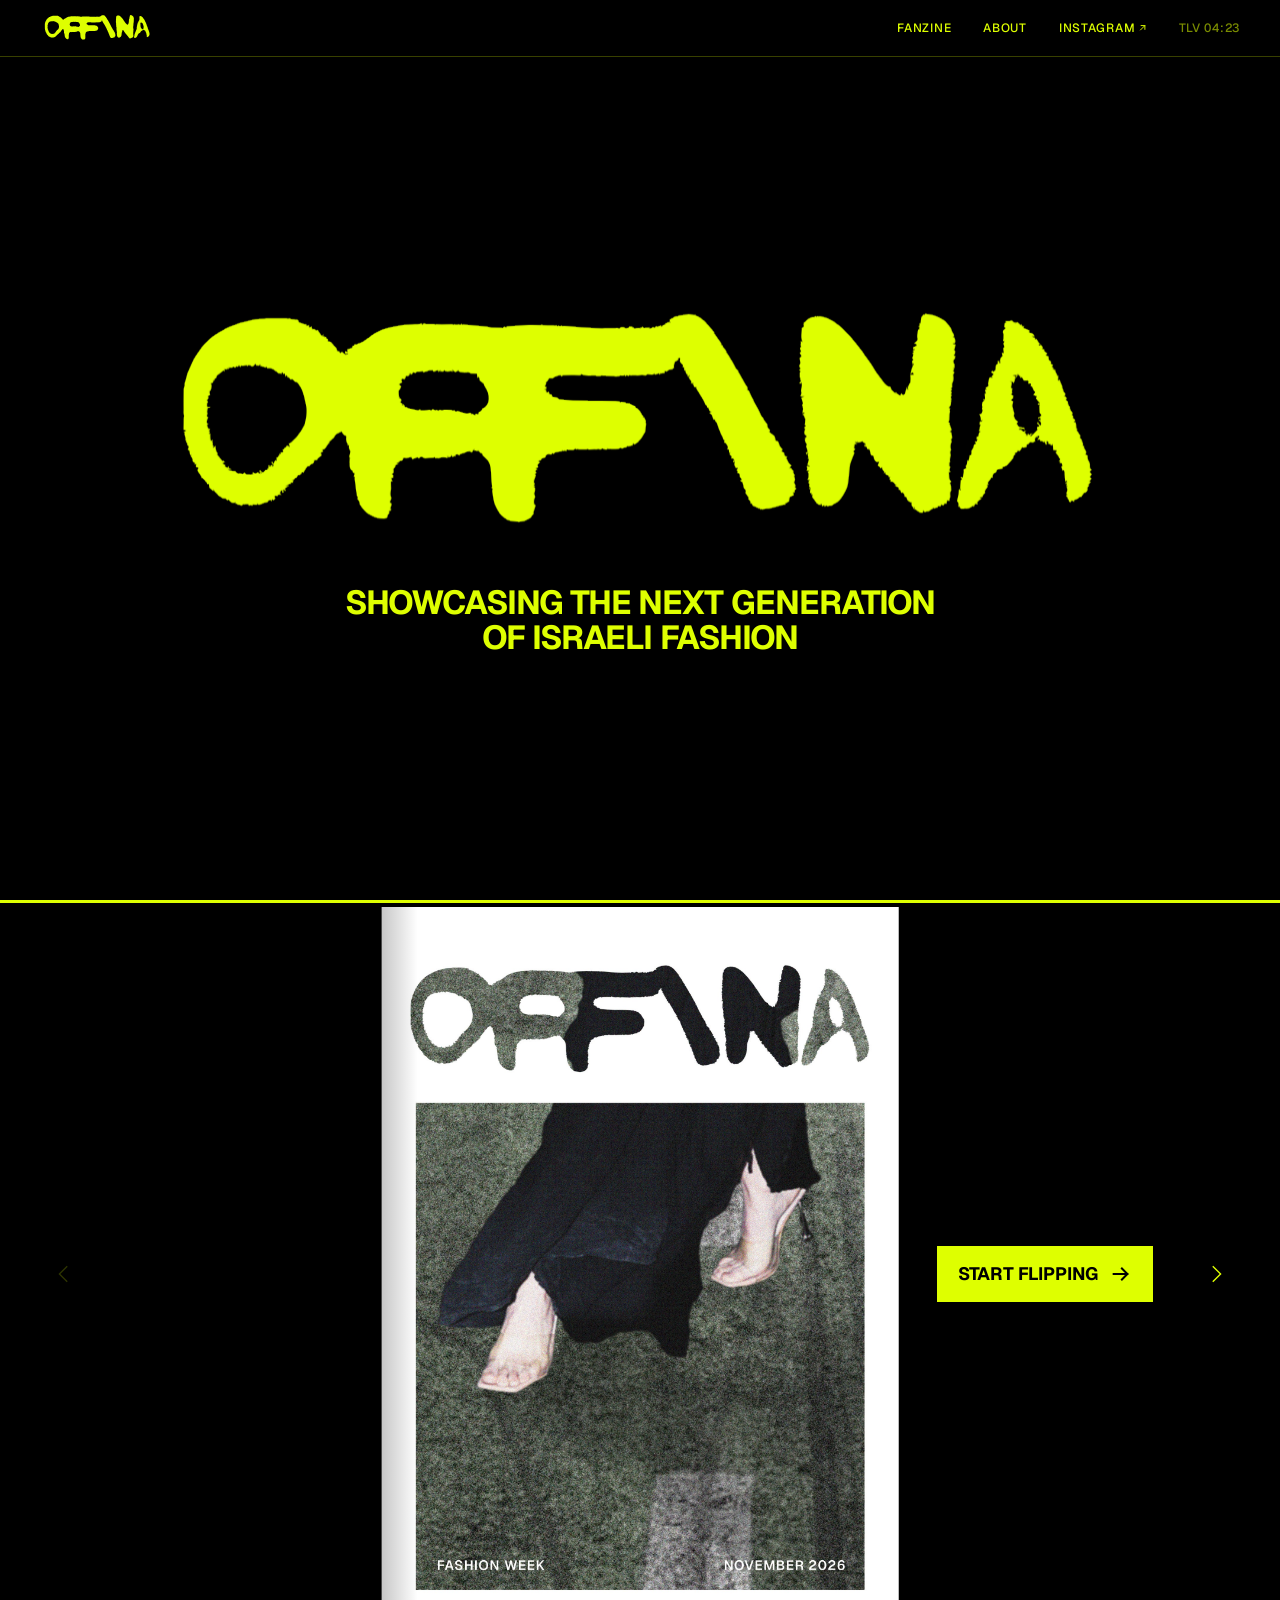
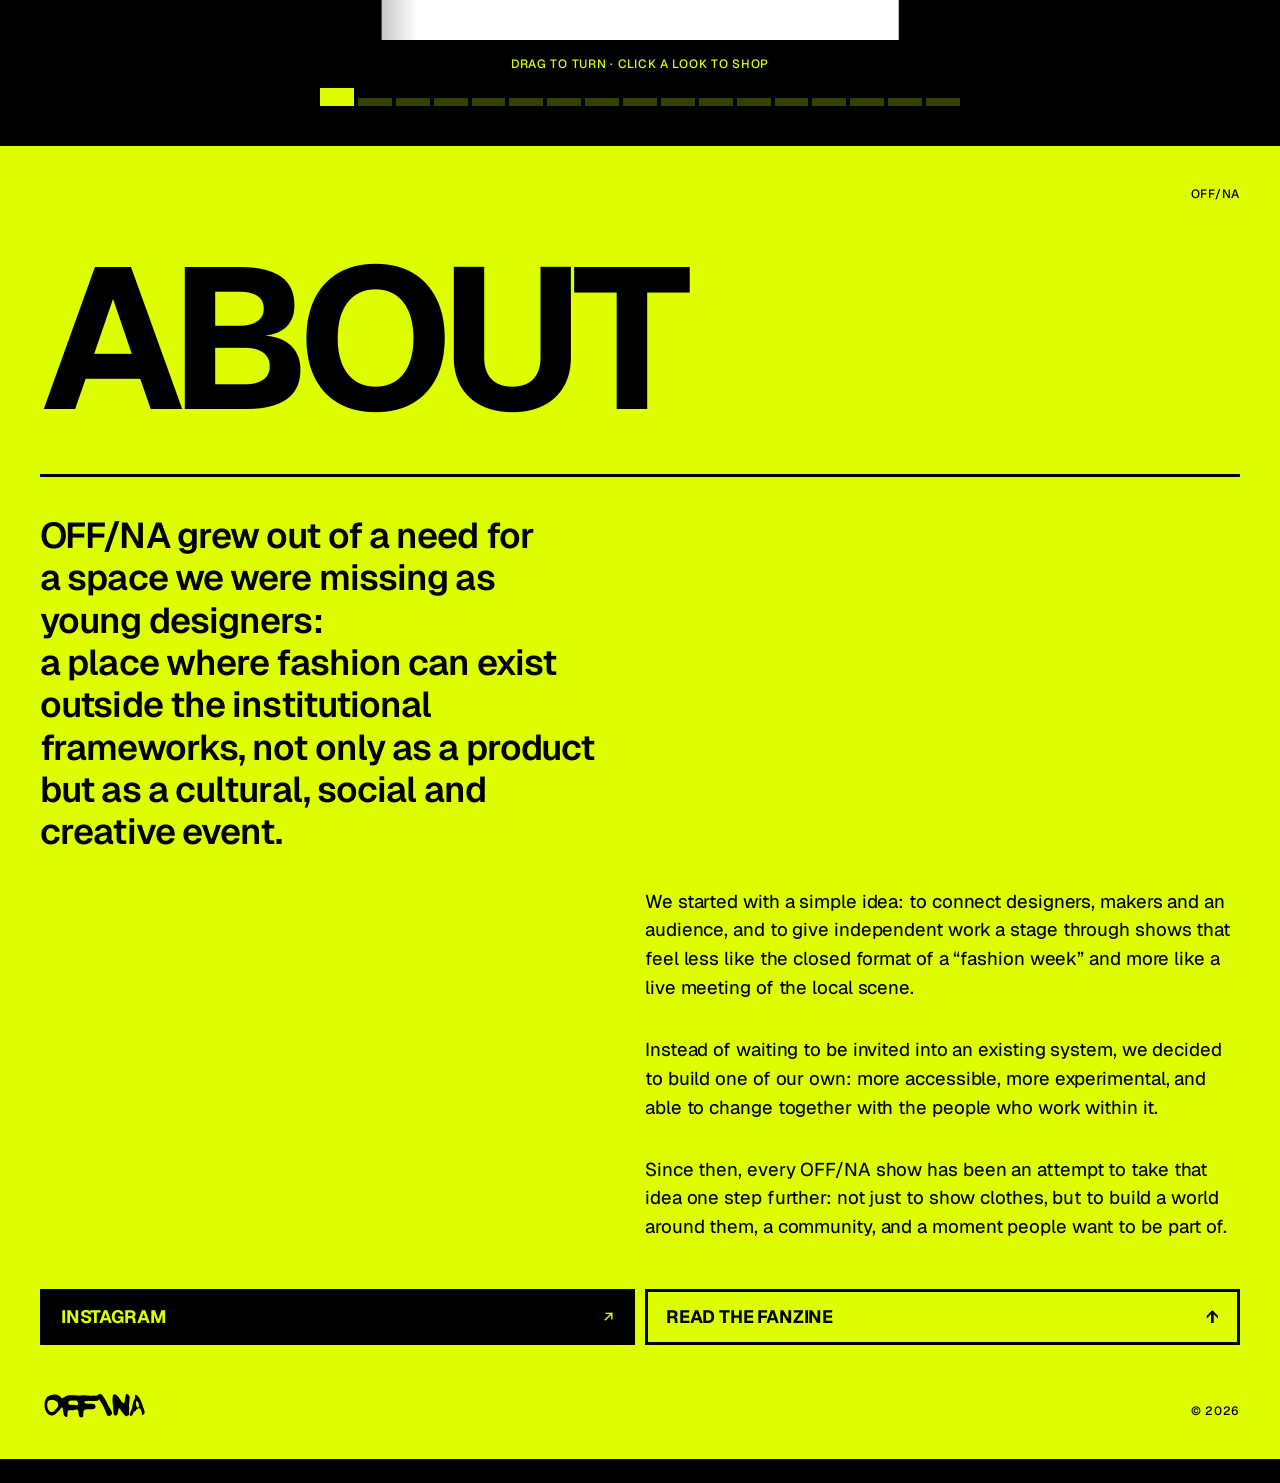
==== club/index.html @ 48a49adc "Launch: NFC link /club/ opens the home page; Members Club moves to /members/ Co-Authored-By: Claude " ====
<!doctype html>
<html lang="en">
<head>
  <meta charset="utf-8">
  <meta name="viewport" content="width=device-width, initial-scale=1">
  <meta name="robots" content="noindex">
  <title>OFF/NA</title>
  <!-- The NFC cards point here (offnaweek.com/club/). They now open the home page with the fanzine.
       The Members Club page itself lives on at /members/. -->
  <meta http-equiv="refresh" content="0; url=/">
  <script>location.replace("/" + location.hash);</script>
  <style>body { background: #000; }</style>
</head>
<body></body>
</html>
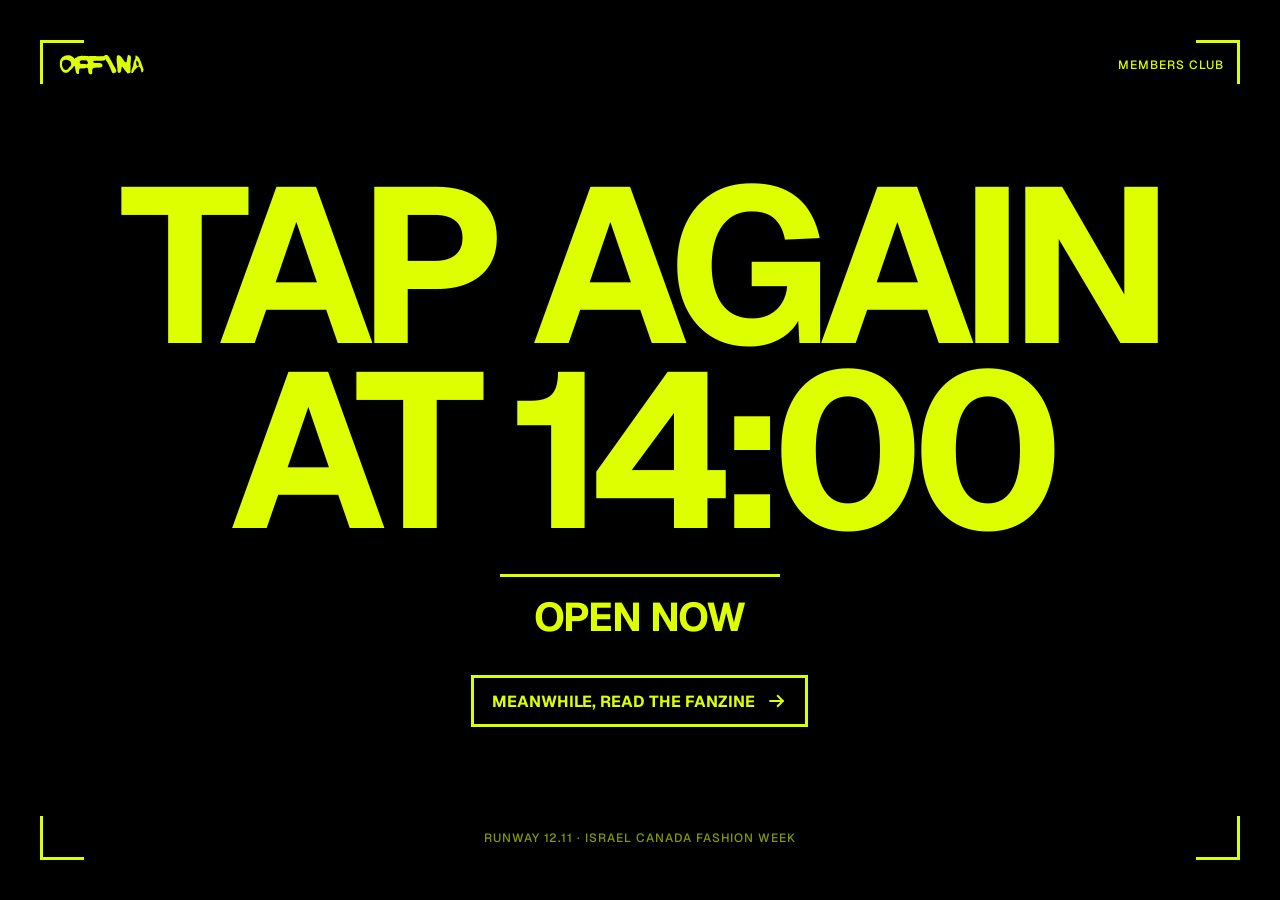
==== commit b7711db7: "/club/: temporary 'Tap again at 14:00' page Co-Authored-By: Claude Opus 5.5 <noreply@anthropic.com> " ====
--- a/club/index.html
+++ b/club/index.html
@@ -2,14 +2,84 @@
 <html lang="en">
 <head>
   <meta charset="utf-8">
-  <meta name="viewport" content="width=device-width, initial-scale=1">
+  <meta name="viewport" content="width=device-width, initial-scale=1, viewport-fit=cover">
   <meta name="robots" content="noindex">
-  <title>OFF/NA</title>
-  <!-- The NFC cards point here (offnaweek.com/club/). They now open the home page with the fanzine.
-       The Members Club page itself lives on at /members/. -->
-  <meta http-equiv="refresh" content="0; url=/">
-  <script>location.replace("/" + location.hash);</script>
-  <style>body { background: #000; }</style>
+  <meta name="theme-color" content="#000000">
+  <title>OFF/NA — Tap again at 14:00</title>
+  <!-- TEMPORARY (12.11, until 14:00): the NFC cards point here. At 14:00 the Members Club page comes back. -->
+  <link rel="preconnect" href="https://fonts.googleapis.com">
+  <link rel="preconnect" href="https://fonts.gstatic.com" crossorigin>
+  <link href="https://fonts.googleapis.com/css2?family=Geist:wght@500;700&display=swap" rel="stylesheet">
+  <style>
+    :root { --volt: #deff00; --ink: #000; --gutter: clamp(16px, 4vw, 40px); --rule: 3px; }
+    * { box-sizing: border-box; margin: 0; padding: 0; }
+    html, body { height: 100%; }
+    body {
+      background: var(--ink);
+      color: var(--volt);
+      font-family: "Geist", "Helvetica Neue", Arial, sans-serif;
+      font-weight: 500;
+      -webkit-font-smoothing: antialiased;
+    }
+    .finder { position: relative; min-height: 100svh; display: grid; place-items: center; padding: calc(var(--gutter) * 2.4) var(--gutter); }
+    .corner { position: absolute; width: 44px; height: 44px; border: 0 solid var(--volt); }
+    .tl { top: var(--gutter); left: var(--gutter); border-top-width: var(--rule); border-left-width: var(--rule); }
+    .tr { top: var(--gutter); right: var(--gutter); border-top-width: var(--rule); border-right-width: var(--rule); }
+    .bl { bottom: var(--gutter); left: var(--gutter); border-bottom-width: var(--rule); border-left-width: var(--rule); }
+    .br { bottom: var(--gutter); right: var(--gutter); border-bottom-width: var(--rule); border-right-width: var(--rule); }
+    .label { font-size: 12px; letter-spacing: 0.08em; text-transform: uppercase; }
+    .top { position: absolute; top: calc(var(--gutter) + 14px); left: calc(var(--gutter) + 16px); right: calc(var(--gutter) + 16px); display: flex; justify-content: space-between; align-items: center; }
+    .logo { display: block; width: 92px; line-height: 0; color: inherit; }
+    .logo svg { width: 100%; height: auto; display: block; }
+    .logo:not(:has(svg)) { color: transparent; }
+    main { text-align: center; display: grid; gap: clamp(18px, 4vw, 32px); justify-items: center; }
+    h1 { font-weight: 700; font-size: clamp(64px, 19vw, 220px); line-height: 0.84; letter-spacing: -0.06em; text-transform: uppercase; }
+    .count { font-variant-numeric: tabular-nums; font-weight: 700; font-size: clamp(22px, 5vw, 40px); letter-spacing: -0.02em; border-top: var(--rule) solid var(--volt); padding-top: 14px; min-width: 10ch; }
+    .btn {
+      display: inline-flex; align-items: center; gap: 12px; min-height: 52px; padding: 0 18px;
+      border: var(--rule) solid var(--volt); color: var(--volt); text-decoration: none;
+      font-weight: 700; font-size: 16px; text-transform: uppercase;
+    }
+    .btn:hover, .btn:focus-visible { background: var(--volt); color: var(--ink); outline: none; }
+    .btn svg { width: 20px; height: 20px; }
+    .bottom { position: absolute; bottom: calc(var(--gutter) + 14px); left: 0; right: 0; text-align: center; opacity: 0.6; }
+  </style>
 </head>
-<body></body>
+<body>
+  <div class="finder">
+    <span class="corner tl"></span><span class="corner tr"></span><span class="corner bl"></span><span class="corner br"></span>
+    <div class="top label">
+      <span class="logo" data-logo aria-label="OFF/NA">OFF/NA</span>
+      <span>Members Club</span>
+    </div>
+    <main>
+      <h1>Tap again<br>at 14:00</h1>
+      <p class="count label" id="count" aria-live="polite">Opens at 14:00</p>
+      <a class="btn" href="/">Meanwhile, read the fanzine <svg viewBox="0 0 24 24" aria-hidden="true"><path d="M4 12h15M13 6l6 6-6 6" fill="none" stroke="currentColor" stroke-width="2.4" stroke-linecap="square"/></svg></a>
+    </main>
+    <p class="bottom label">Runway 12.11 · Israel Canada Fashion Week</p>
+  </div>
+  <script>
+    fetch("/assets/logo.svg").then((r) => r.text()).then((svg) => {
+      document.querySelectorAll("[data-logo]").forEach((el) => (el.innerHTML = svg));
+    }).catch(() => {});
+
+    // countdown to 14:00 Tel Aviv time; at 14:00 the page reloads (the club page will be back)
+    const el = document.getElementById("count");
+    const target = Date.parse("2026-11-12T14:00:00+02:00");
+    const pad = (n) => String(n).padStart(2, "0");
+    function tick() {
+      const ms = target - Date.now();
+      if (ms <= 0) {
+        el.textContent = "Open now";
+        setTimeout(() => location.reload(), 60000);   // give the switch a minute to go live
+        return;
+      }
+      const s = Math.floor(ms / 1000);
+      el.textContent = `${pad(Math.floor(s / 3600))}:${pad(Math.floor((s % 3600) / 60))}:${pad(s % 60)}`;
+      setTimeout(tick, 1000);
+    }
+    tick();
+  </script>
+</body>
 </html>
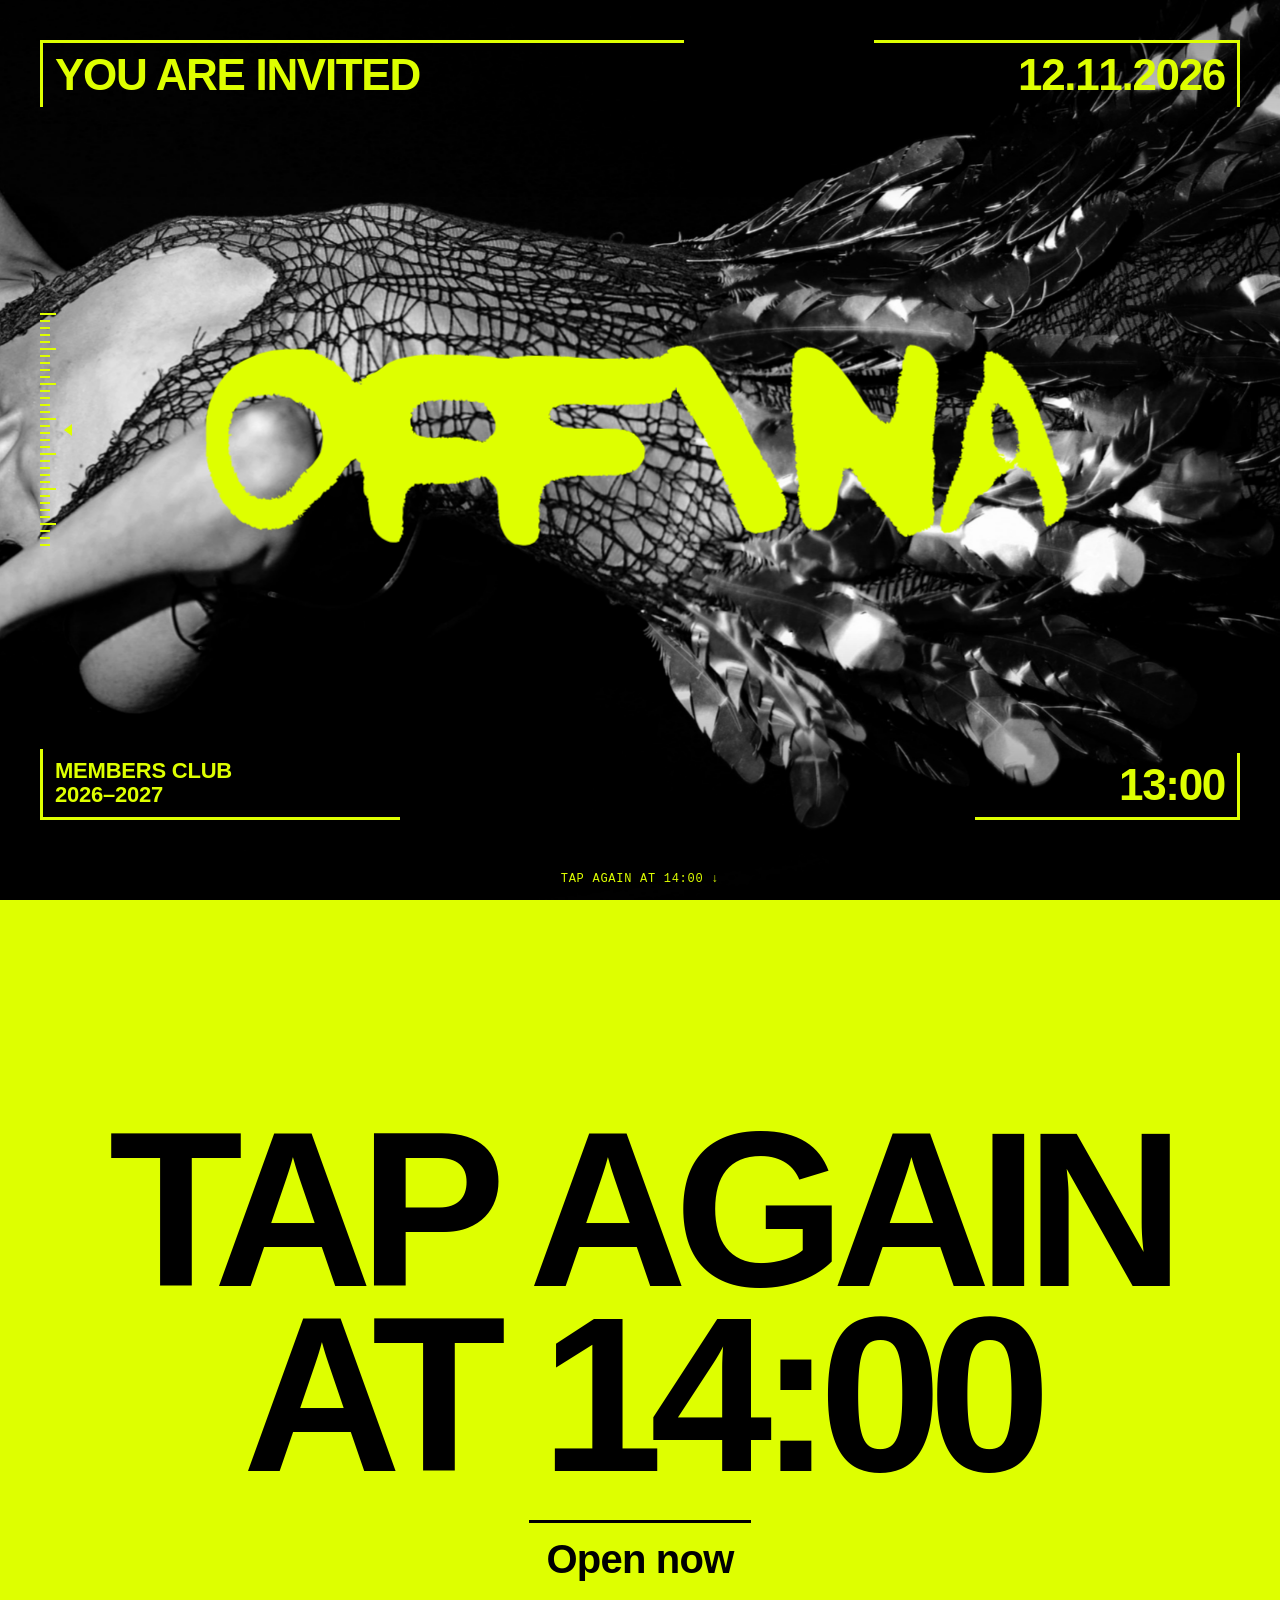
==== commit aa91824c: "/club/: temp page = club viewfinder + 'Tap again at 14:00' (no fanzine link) Co-Authored-By: Claude " ====
--- a/club/index.html
+++ b/club/index.html
@@ -3,83 +3,69 @@
 <head>
   <meta charset="utf-8">
   <meta name="viewport" content="width=device-width, initial-scale=1, viewport-fit=cover">
+  <meta http-equiv="Cache-Control" content="no-cache">
+  <meta name="theme-color" content="#000000">
   <meta name="robots" content="noindex">
-  <meta name="theme-color" content="#000000">
   <title>OFF/NA — Tap again at 14:00</title>
-  <!-- TEMPORARY (12.11, until 14:00): the NFC cards point here. At 14:00 the Members Club page comes back. -->
+  <!-- TEMPORARY (12.11, until 14:00). At 14:00 the Members Club page comes back. -->
+  <link rel="icon" href="../assets/logo.svg" type="image/svg+xml">
   <link rel="preconnect" href="https://fonts.googleapis.com">
   <link rel="preconnect" href="https://fonts.gstatic.com" crossorigin>
-  <link href="https://fonts.googleapis.com/css2?family=Geist:wght@500;700&display=swap" rel="stylesheet">
-  <style>
-    :root { --volt: #deff00; --ink: #000; --gutter: clamp(16px, 4vw, 40px); --rule: 3px; }
-    * { box-sizing: border-box; margin: 0; padding: 0; }
-    html, body { height: 100%; }
-    body {
-      background: var(--ink);
-      color: var(--volt);
-      font-family: "Geist", "Helvetica Neue", Arial, sans-serif;
-      font-weight: 500;
-      -webkit-font-smoothing: antialiased;
-    }
-    .finder { position: relative; min-height: 100svh; display: grid; place-items: center; padding: calc(var(--gutter) * 2.4) var(--gutter); }
-    .corner { position: absolute; width: 44px; height: 44px; border: 0 solid var(--volt); }
-    .tl { top: var(--gutter); left: var(--gutter); border-top-width: var(--rule); border-left-width: var(--rule); }
-    .tr { top: var(--gutter); right: var(--gutter); border-top-width: var(--rule); border-right-width: var(--rule); }
-    .bl { bottom: var(--gutter); left: var(--gutter); border-bottom-width: var(--rule); border-left-width: var(--rule); }
-    .br { bottom: var(--gutter); right: var(--gutter); border-bottom-width: var(--rule); border-right-width: var(--rule); }
-    .label { font-size: 12px; letter-spacing: 0.08em; text-transform: uppercase; }
-    .top { position: absolute; top: calc(var(--gutter) + 14px); left: calc(var(--gutter) + 16px); right: calc(var(--gutter) + 16px); display: flex; justify-content: space-between; align-items: center; }
-    .logo { display: block; width: 92px; line-height: 0; color: inherit; }
-    .logo svg { width: 100%; height: auto; display: block; }
-    .logo:not(:has(svg)) { color: transparent; }
-    main { text-align: center; display: grid; gap: clamp(18px, 4vw, 32px); justify-items: center; }
-    h1 { font-weight: 700; font-size: clamp(64px, 19vw, 220px); line-height: 0.84; letter-spacing: -0.06em; text-transform: uppercase; }
-    .count { font-variant-numeric: tabular-nums; font-weight: 700; font-size: clamp(22px, 5vw, 40px); letter-spacing: -0.02em; border-top: var(--rule) solid var(--volt); padding-top: 14px; min-width: 10ch; }
-    .btn {
-      display: inline-flex; align-items: center; gap: 12px; min-height: 52px; padding: 0 18px;
-      border: var(--rule) solid var(--volt); color: var(--volt); text-decoration: none;
-      font-weight: 700; font-size: 16px; text-transform: uppercase;
-    }
-    .btn:hover, .btn:focus-visible { background: var(--volt); color: var(--ink); outline: none; }
-    .btn svg { width: 20px; height: 20px; }
-    .bottom { position: absolute; bottom: calc(var(--gutter) + 14px); left: 0; right: 0; text-align: center; opacity: 0.6; }
-  </style>
+  <link href="https://fonts.googleapis.com/css2?family=Inter+Tight:wght@600;700&family=JetBrains+Mono:wght@400;500&display=swap" rel="stylesheet">
+  <link rel="stylesheet" href="club.css?v=3">
 </head>
+<style>
+  .tap { min-height: 100svh; background: var(--volt); color: var(--ink); display: grid; place-items: center; text-align: center;
+         padding: var(--gutter); padding-bottom: calc(var(--gutter) + env(safe-area-inset-bottom)); }
+  .tap__in { display: grid; gap: clamp(18px, 4vw, 32px); justify-items: center; }
+  .tap h1 { font-weight: 700; font-size: clamp(64px, 19vw, 220px); line-height: 0.84; letter-spacing: -0.06em; text-transform: uppercase; }
+  .tap__count { font-family: var(--grotesk); font-variant-numeric: tabular-nums; font-weight: 700; font-size: clamp(22px, 5vw, 40px);
+                letter-spacing: -0.02em; border-top: var(--rule) solid var(--ink); padding-top: 14px; min-width: 10ch; }
+  .stub { display: none !important; }
+</style>
 <body>
-  <div class="finder">
-    <span class="corner tl"></span><span class="corner tr"></span><span class="corner bl"></span><span class="corner br"></span>
-    <div class="top label">
-      <span class="logo" data-logo aria-label="OFF/NA">OFF/NA</span>
-      <span>Members Club</span>
+  <section class="finder" id="top">
+    <img class="finder__img" id="d-image" alt="">
+    <div class="finder__logo logo" data-logo aria-hidden="true"></div>
+    <div class="frame">
+      <p class="corner tl" id="d-kicker"></p>
+      <p class="corner tr" id="d-date"></p>
+      <p class="corner bl">Members Club<br>2026–2027</p>
+      <p class="corner br" id="d-time"></p>
+      <div class="scale" aria-hidden="true"></div>
     </div>
-    <main>
+    <a class="scroll-cue" href="#tap">Drop <span id="d-num"></span> ↓</a>
+  </section>
+
+  <section class="tap" id="tap">
+    <div class="tap__in">
       <h1>Tap again<br>at 14:00</h1>
-      <p class="count label" id="count" aria-live="polite">Opens at 14:00</p>
-      <a class="btn" href="/">Meanwhile, read the fanzine <svg viewBox="0 0 24 24" aria-hidden="true"><path d="M4 12h15M13 6l6 6-6 6" fill="none" stroke="currentColor" stroke-width="2.4" stroke-linecap="square"/></svg></a>
-    </main>
-    <p class="bottom label">Runway 12.11 · Israel Canada Fashion Week</p>
+      <p class="tap__count" id="count" aria-live="polite">Opens at 14:00</p>
+    </div>
+  </section>
+
+  <!-- stubs that club.js fills; hidden on this temporary page -->
+  <div class="stub" aria-hidden="true">
+    <span data-num></span><p id="d-countdown"></p><h2 id="d-title"></h2>
+    <dl><div id="f-date"><dt></dt><dd></dd></div><div id="f-time"><dt></dt><dd></dd></div><div id="f-place"><dt></dt><dd></dd></div></dl>
+    <p id="d-text"></p><nav id="d-links"></nav>
   </div>
-  <script>
-    fetch("/assets/logo.svg").then((r) => r.text()).then((svg) => {
-      document.querySelectorAll("[data-logo]").forEach((el) => (el.innerHTML = svg));
-    }).catch(() => {});
 
-    // countdown to 14:00 Tel Aviv time; at 14:00 the page reloads (the club page will be back)
-    const el = document.getElementById("count");
-    const target = Date.parse("2026-11-12T14:00:00+02:00");
-    const pad = (n) => String(n).padStart(2, "0");
-    function tick() {
-      const ms = target - Date.now();
-      if (ms <= 0) {
-        el.textContent = "Open now";
-        setTimeout(() => location.reload(), 60000);   // give the switch a minute to go live
-        return;
-      }
-      const s = Math.floor(ms / 1000);
-      el.textContent = `${pad(Math.floor(s / 3600))}:${pad(Math.floor((s % 3600) / 60))}:${pad(s % 60)}`;
-      setTimeout(tick, 1000);
-    }
-    tick();
+  <script src="drop.js?v=3"></script>
+  <script src="club.js?v=5"></script>
+<script>
+    (function () {
+      var cue = document.querySelector(".scroll-cue"); if (cue) cue.innerHTML = "Tap again at 14:00 ↓";
+      var el = document.getElementById("count"), target = Date.parse("2026-11-12T14:00:00+02:00");
+      var pad = function (n) { return String(n).padStart(2, "0"); };
+      (function tick() {
+        var ms = target - Date.now();
+        if (ms <= 0) { el.textContent = "Open now"; setTimeout(function () { location.reload(); }, 60000); return; }
+        var s = Math.floor(ms / 1000);
+        el.textContent = pad(Math.floor(s / 3600)) + ":" + pad(Math.floor(s % 3600 / 60)) + ":" + pad(s % 60);
+        setTimeout(tick, 1000);
+      })();
+    })();
   </script>
 </body>
 </html>
--- a/club/club.css
+++ b/club/club.css
@@ -0,0 +1,250 @@
+:root {
+  --volt: #deff00;          /* sampled from the printed card */
+  --ink: #000;
+  --paper: #efece6;
+  --grotesk: "Inter Tight", "Helvetica Neue", Arial, sans-serif;
+  --mono: "JetBrains Mono", ui-monospace, monospace;
+  --gutter: clamp(16px, 4vw, 40px);
+  --rule: 3px;
+}
+
+* { box-sizing: border-box; margin: 0; padding: 0; }
+
+html { scroll-behavior: smooth; }
+
+body {
+  background: var(--ink);
+  color: var(--volt);
+  font-family: var(--grotesk);
+  -webkit-font-smoothing: antialiased;
+}
+
+/* ── shared ─────────────────────────────────────────── */
+
+.logo { display: inline-block; line-height: 0; }
+.logo svg { width: 100%; height: auto; display: block; }
+
+.label {
+  font-family: var(--mono);
+  font-size: 12px;
+  letter-spacing: 0.06em;
+  text-transform: uppercase;
+}
+
+[hidden] { display: none !important; }
+
+.arrow { width: 0.62em; height: 0.62em; display: inline-block; vertical-align: 0.02em; }
+
+/* ── screen 1: viewfinder ───────────────────────────── */
+
+.finder {
+  position: relative;
+  height: 100svh;
+  min-height: 520px;
+  overflow: hidden;
+  color: var(--volt);
+}
+
+.finder__img {
+  position: absolute;
+  inset: 0;
+  width: 100%;
+  height: 100%;
+  object-fit: cover;
+  object-position: 50% 52%;
+  filter: grayscale(1) contrast(1.05);
+  animation: focus 1.6s cubic-bezier(.2,.7,.2,1) forwards;
+}
+
+/* the camera "finds focus" when the card is tapped */
+@keyframes focus {
+  0%   { filter: grayscale(1) blur(14px) brightness(.6); scale: 1.14; }
+  100% { filter: grayscale(1) blur(0) brightness(1);     scale: 1.02; }
+}
+
+/* phones: the photo sits as a band across the middle, like the card;
+   its black background melts into the page */
+@media (orientation: portrait) {
+  .finder__img { top: 50%; height: auto; aspect-ratio: 1699 / 1800; translate: 0 -50%; }
+}
+
+/* the big logo across the photo, as on the card front */
+.finder__logo {
+  position: absolute;
+  z-index: 1;
+  left: 50%;
+  top: 50%;
+  width: min(74vw, 1100px);
+  translate: -50% -50%;
+  color: var(--volt);
+  opacity: 0;
+  animation: logo-in .5s 1.1s ease-out forwards;
+}
+@keyframes logo-in { to { opacity: 1; } }
+
+.finder::after {
+  content: "";
+  position: absolute;
+  inset: 0;
+  pointer-events: none;
+  background: linear-gradient(to bottom, rgba(0,0,0,.45), transparent 22%, transparent 70%, rgba(0,0,0,.6));
+}
+
+.frame {
+  position: absolute;
+  z-index: 1;
+  inset: calc(var(--gutter) + env(safe-area-inset-top)) var(--gutter) calc(var(--gutter) + 40px + env(safe-area-inset-bottom));
+}
+
+.corner {
+  position: absolute;
+  font-weight: 700;
+  font-size: clamp(20px, 5.4vw, 44px);
+  line-height: 1;
+  letter-spacing: -0.03em;
+  text-transform: uppercase;
+  padding: 10px 12px;
+  border-color: var(--volt);
+  border-style: solid;
+  border-width: 0;
+}
+
+.tl { top: 0; left: 0; border-top-width: var(--rule); border-left-width: var(--rule); padding-right: 22%; }
+.tr { top: 0; right: 0; border-top-width: var(--rule); border-right-width: var(--rule); padding-left: 12%; text-align: right; }
+.bl { bottom: 0; left: 0; border-bottom-width: var(--rule); border-left-width: var(--rule); padding-right: 14%; }
+.br { bottom: 0; right: 0; border-bottom-width: var(--rule); border-right-width: var(--rule); padding-left: 12%; text-align: right; }
+
+.bl { font-size: clamp(14px, 3.4vw, 22px); letter-spacing: -0.01em; line-height: 1.1; }
+
+/* left focus scale with ticks */
+.scale {
+  position: absolute;
+  left: 0;
+  top: 50%;
+  width: 16px;
+  height: 30%;
+  transform: translateY(-50%);
+  background:
+    repeating-linear-gradient(to bottom, var(--volt) 0 2px, transparent 2px 7px) left / 10px 100% no-repeat,
+    repeating-linear-gradient(to bottom, var(--volt) 0 2px, transparent 2px 35px) left / 16px 100% no-repeat;
+}
+.scale::after {
+  content: "";
+  position: absolute;
+  left: 24px;
+  top: 50%;
+  border: 6px solid transparent;
+  border-right: 8px solid var(--volt);
+  border-left: 0;
+  transform: translateY(-50%);
+  animation: hunt 1.6s cubic-bezier(.2,.7,.2,1) forwards;
+}
+@keyframes hunt {
+  0%   { top: 10%; }
+  55%  { top: 70%; }
+  100% { top: 50%; }
+}
+
+.scroll-cue {
+  position: absolute;
+  z-index: 1;
+  left: 50%;
+  bottom: calc(14px + env(safe-area-inset-bottom));
+  transform: translateX(-50%);
+  color: var(--volt);
+  text-decoration: none;
+  font-family: var(--mono);
+  font-size: 12px;
+  letter-spacing: 0.06em;
+  text-transform: uppercase;
+  white-space: nowrap;
+}
+
+/* ── screen 2: details on card yellow ───────────────── */
+
+.drop {
+  background: var(--volt);
+  color: var(--ink);
+  min-height: 100svh;
+  padding: var(--gutter);
+  padding-bottom: calc(var(--gutter) + env(safe-area-inset-bottom));
+  display: flex;
+  flex-direction: column;
+  gap: clamp(28px, 5vw, 48px);
+}
+
+.drop__head { display: flex; justify-content: space-between; gap: 1em; }
+
+.drop__title {
+  font-weight: 700;
+  font-size: clamp(56px, 17vw, 200px);
+  line-height: 0.88;
+  letter-spacing: -0.055em;
+  text-transform: uppercase;
+}
+
+.facts { display: grid; border-top: var(--rule) solid var(--ink); }
+.facts > div {
+  display: grid;
+  grid-template-columns: 5.5em 1fr;
+  align-items: baseline;
+  gap: 1em;
+  padding: 14px 0;
+  border-bottom: 1px solid var(--ink);
+}
+.facts dt { font-family: var(--mono); font-size: 12px; letter-spacing: 0.06em; text-transform: uppercase; }
+.facts dd { font-weight: 700; font-size: clamp(22px, 5vw, 40px); letter-spacing: -0.03em; line-height: 1.05; }
+.facts dd a { color: inherit; text-underline-offset: 4px; text-decoration-thickness: 2px; }
+
+.drop__text {
+  font-weight: 600;
+  font-size: min(26px, 4vw);   /* shrinks on phones so it stays one line */
+  line-height: 1.25;
+  letter-spacing: -0.01em;
+  white-space: nowrap;
+}
+
+.actions { display: grid; gap: 10px; }
+@media (min-width: 640px) { .actions { grid-template-columns: repeat(auto-fit, minmax(220px, 1fr)); } }
+
+.btn {
+  display: flex;
+  justify-content: space-between;
+  align-items: center;
+  gap: 1em;
+  min-height: 56px;
+  padding: 0 18px;
+  border: var(--rule) solid var(--ink);
+  background: transparent;
+  color: var(--ink);
+  font: 700 18px/1 var(--grotesk);
+  letter-spacing: -0.01em;
+  text-transform: uppercase;
+  text-decoration: none;
+  cursor: pointer;
+  transition: background .15s, color .15s;
+}
+.btn:first-child { background: var(--ink); color: var(--volt); }
+.btn:hover, .btn:focus-visible { background: var(--ink); color: var(--volt); outline: none; }
+.btn span:last-child { font-family: var(--mono); font-weight: 500; }
+
+.drop__foot {
+  margin-top: auto;
+  display: flex;
+  justify-content: space-between;
+  align-items: end;
+  gap: 1em;
+  font-family: var(--mono);
+  font-size: 12px;
+  letter-spacing: 0.06em;
+  text-transform: uppercase;
+}
+.drop__foot .logo { width: 110px; }
+
+/* ended drop: the viewfinder goes quiet */
+body.ended .finder__img { filter: grayscale(1) brightness(.45); }
+
+@media (prefers-reduced-motion: reduce) {
+  *, *::before, *::after { animation: none !important; scroll-behavior: auto !important; }
+  .finder__logo { opacity: 1; }
+}
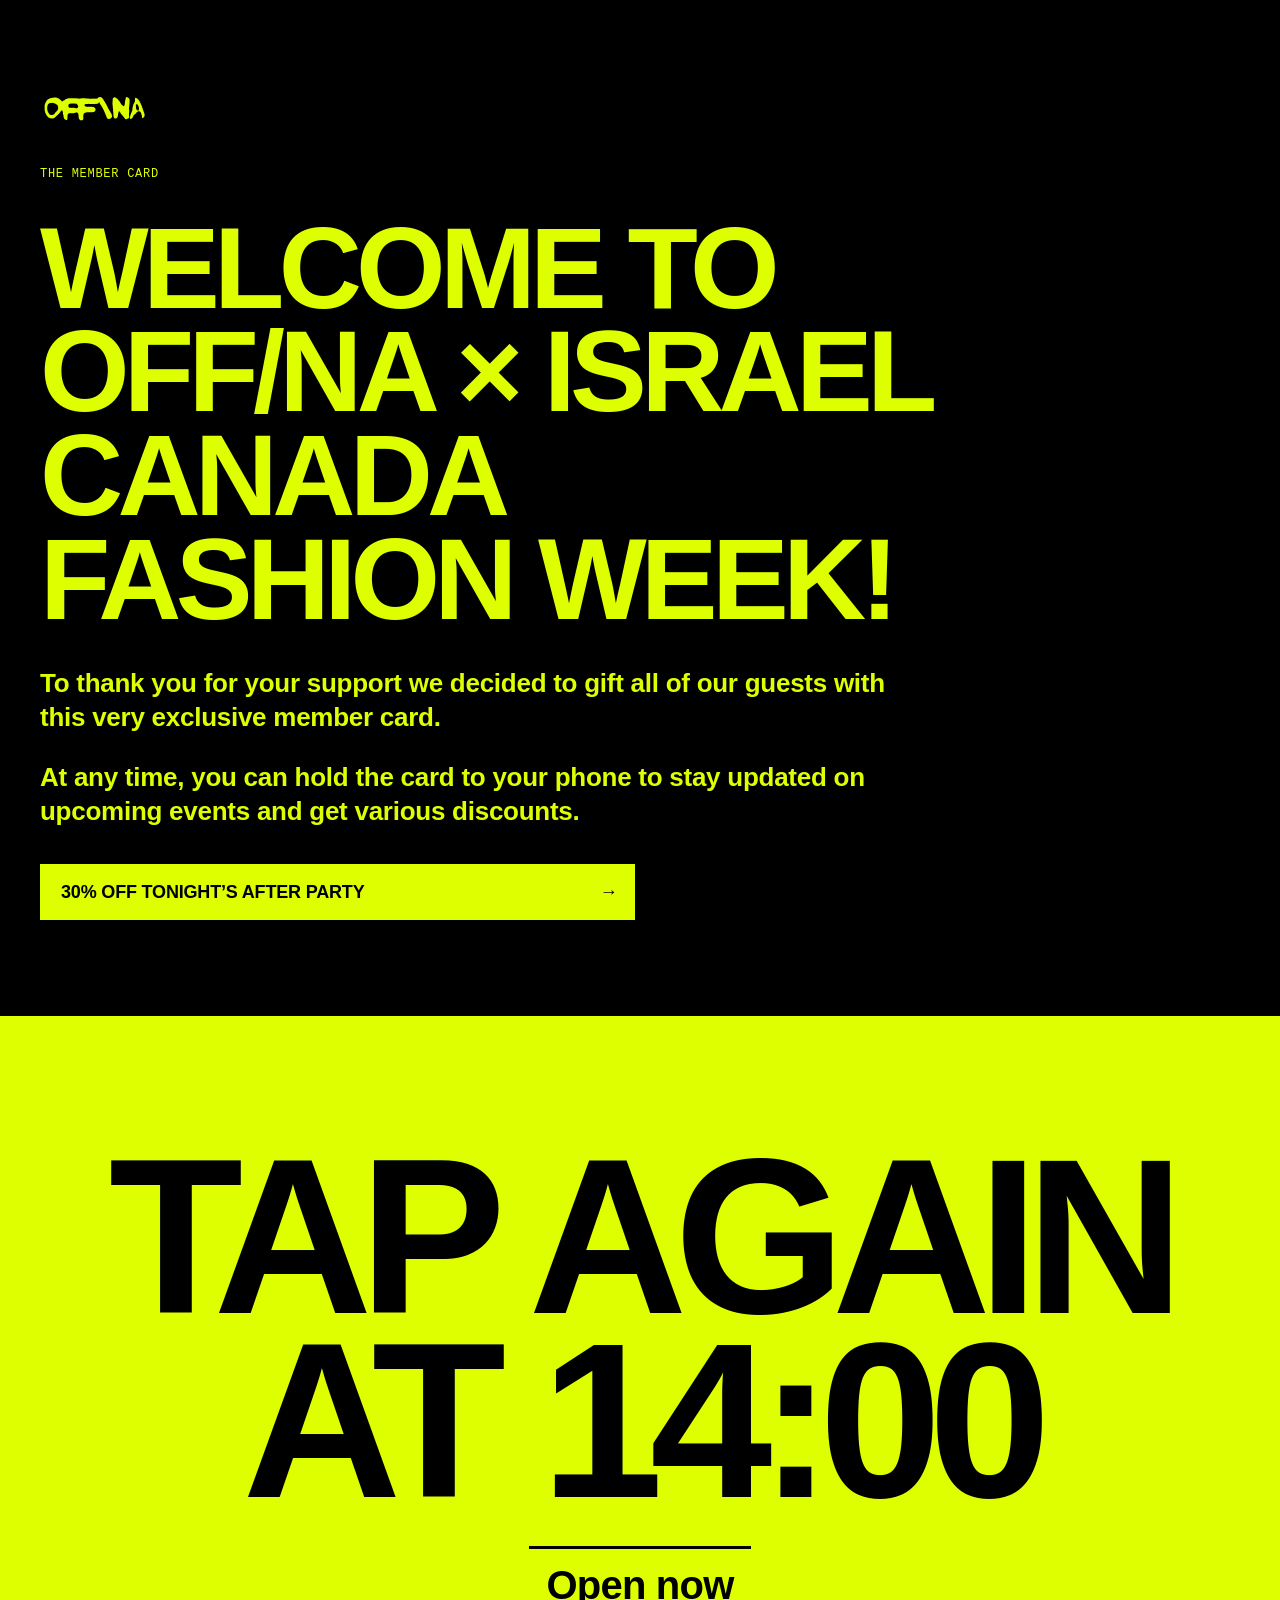
==== commit 6ac6a4e6: "/club/ temp: welcome section + 'Tap again at 14:00' countdown Co-Authored-By: Claude Opus 5.5 <norep" ====
--- a/club/index.html
+++ b/club/index.html
@@ -12,30 +12,34 @@
   <link rel="preconnect" href="https://fonts.googleapis.com">
   <link rel="preconnect" href="https://fonts.gstatic.com" crossorigin>
   <link href="https://fonts.googleapis.com/css2?family=Inter+Tight:wght@600;700&family=JetBrains+Mono:wght@400;500&display=swap" rel="stylesheet">
-  <link rel="stylesheet" href="club.css?v=3">
+  <link rel="stylesheet" href="club.css?v=4">
 </head>
 <style>
-  .tap { min-height: 100svh; background: var(--volt); color: var(--ink); display: grid; place-items: center; text-align: center;
+  .tap { min-height: 80svh; background: var(--volt); color: var(--ink); display: grid; place-items: center; text-align: center;
          padding: var(--gutter); padding-bottom: calc(var(--gutter) + env(safe-area-inset-bottom)); }
   .tap__in { display: grid; gap: clamp(18px, 4vw, 32px); justify-items: center; }
   .tap h1 { font-weight: 700; font-size: clamp(64px, 19vw, 220px); line-height: 0.84; letter-spacing: -0.06em; text-transform: uppercase; }
   .tap__count { font-family: var(--grotesk); font-variant-numeric: tabular-nums; font-weight: 700; font-size: clamp(22px, 5vw, 40px);
                 letter-spacing: -0.02em; border-top: var(--rule) solid var(--ink); padding-top: 14px; min-width: 10ch; }
   .stub { display: none !important; }
+  .card--first { border-top: 0; min-height: 70svh; align-content: center; padding-top: calc(clamp(40px, 8vw, 96px) + env(safe-area-inset-top)); }
+  .card__logo { width: 110px; color: var(--volt); margin-bottom: 8px; }
 </style>
 <body>
-  <section class="finder" id="top">
-    <img class="finder__img" id="d-image" alt="">
-    <div class="finder__logo logo" data-logo aria-hidden="true"></div>
-    <div class="frame">
-      <p class="corner tl" id="d-kicker"></p>
-      <p class="corner tr" id="d-date"></p>
-      <p class="corner bl">Members Club<br>2026–2027</p>
-      <p class="corner br" id="d-time"></p>
-      <div class="scale" aria-hidden="true"></div>
+  <section class="card card--first" id="card">
+    <div class="logo card__logo" data-logo aria-label="OFF/NA"></div>
+    <p class="label">The member card</p>
+    <h2 class="card__title">Welcome to OFF/NA ×&nbsp;Israel Canada Fashion&nbsp;Week!</h2>
+    <div class="card__text">
+      <p>To thank you for your support we decided to gift all of our guests with this very exclusive member card.</p>
+      <p>At any time, you can hold the card to your phone to stay updated on upcoming events and get various discounts.</p>
     </div>
-    <a class="scroll-cue" href="#tap">Drop <span id="d-num"></span> ↓</a>
+    <nav class="card__actions">
+      <a class="cbtn cbtn--fill" href="https://selector.org.il/e/G-GPWnru4E4" target="_blank" rel="noopener"><span>30% off tonight’s after party</span><span>→</span></a>
+    </nav>
   </section>
+  <!-- club.js targets, hidden -->
+  <div class="stub" aria-hidden="true"><img id="d-image" alt=""><p id="d-kicker"></p><p id="d-date"></p><p id="d-time"></p><span id="d-num"></span></div>
 
   <section class="tap" id="tap">
     <div class="tap__in">
@@ -55,7 +59,7 @@
   <script src="club.js?v=5"></script>
 <script>
     (function () {
-      var cue = document.querySelector(".scroll-cue"); if (cue) cue.innerHTML = "Tap again at 14:00 ↓";
+      
       var el = document.getElementById("count"), target = Date.parse("2026-11-12T14:00:00+02:00");
       var pad = function (n) { return String(n).padStart(2, "0"); };
       (function tick() {
--- a/club/club.css
+++ b/club/club.css
@@ -248,3 +248,24 @@
   *, *::before, *::after { animation: none !important; scroll-behavior: auto !important; }
   .finder__logo { opacity: 1; }
 }
+
+/* ── the card explainer (between the viewfinder and the drop) ── */
+.card {
+  background: var(--ink); color: var(--volt);
+  border-top: var(--rule) solid var(--volt);
+  padding: clamp(40px, 8vw, 96px) var(--gutter);
+  display: grid; gap: clamp(22px, 4vw, 36px);
+}
+.card__title { font-weight: 700; font-size: clamp(40px, 9vw, 120px); line-height: 0.9; letter-spacing: -0.05em; text-transform: uppercase; max-width: 14ch; }
+.card__text { display: grid; gap: 1em; max-width: 34em; font-weight: 600; font-size: clamp(18px, 2.4vw, 26px); line-height: 1.3; letter-spacing: -0.01em; }
+.card__actions { display: grid; gap: 10px; }
+@media (min-width: 640px) { .card__actions { grid-template-columns: 1fr 1fr; } }
+.cbtn {
+  display: flex; justify-content: space-between; align-items: center; gap: 1em;
+  min-height: 56px; padding: 12px 18px;
+  border: var(--rule) solid var(--volt); color: var(--volt); text-decoration: none;
+  font: 700 18px/1.1 var(--grotesk); letter-spacing: -0.01em; text-transform: uppercase;
+  transition: background .15s, color .15s;
+}
+.cbtn span:last-child { font-family: var(--mono); font-weight: 500; }
+.cbtn--fill, .cbtn:hover, .cbtn:focus-visible { background: var(--volt); color: var(--ink); outline: none; }
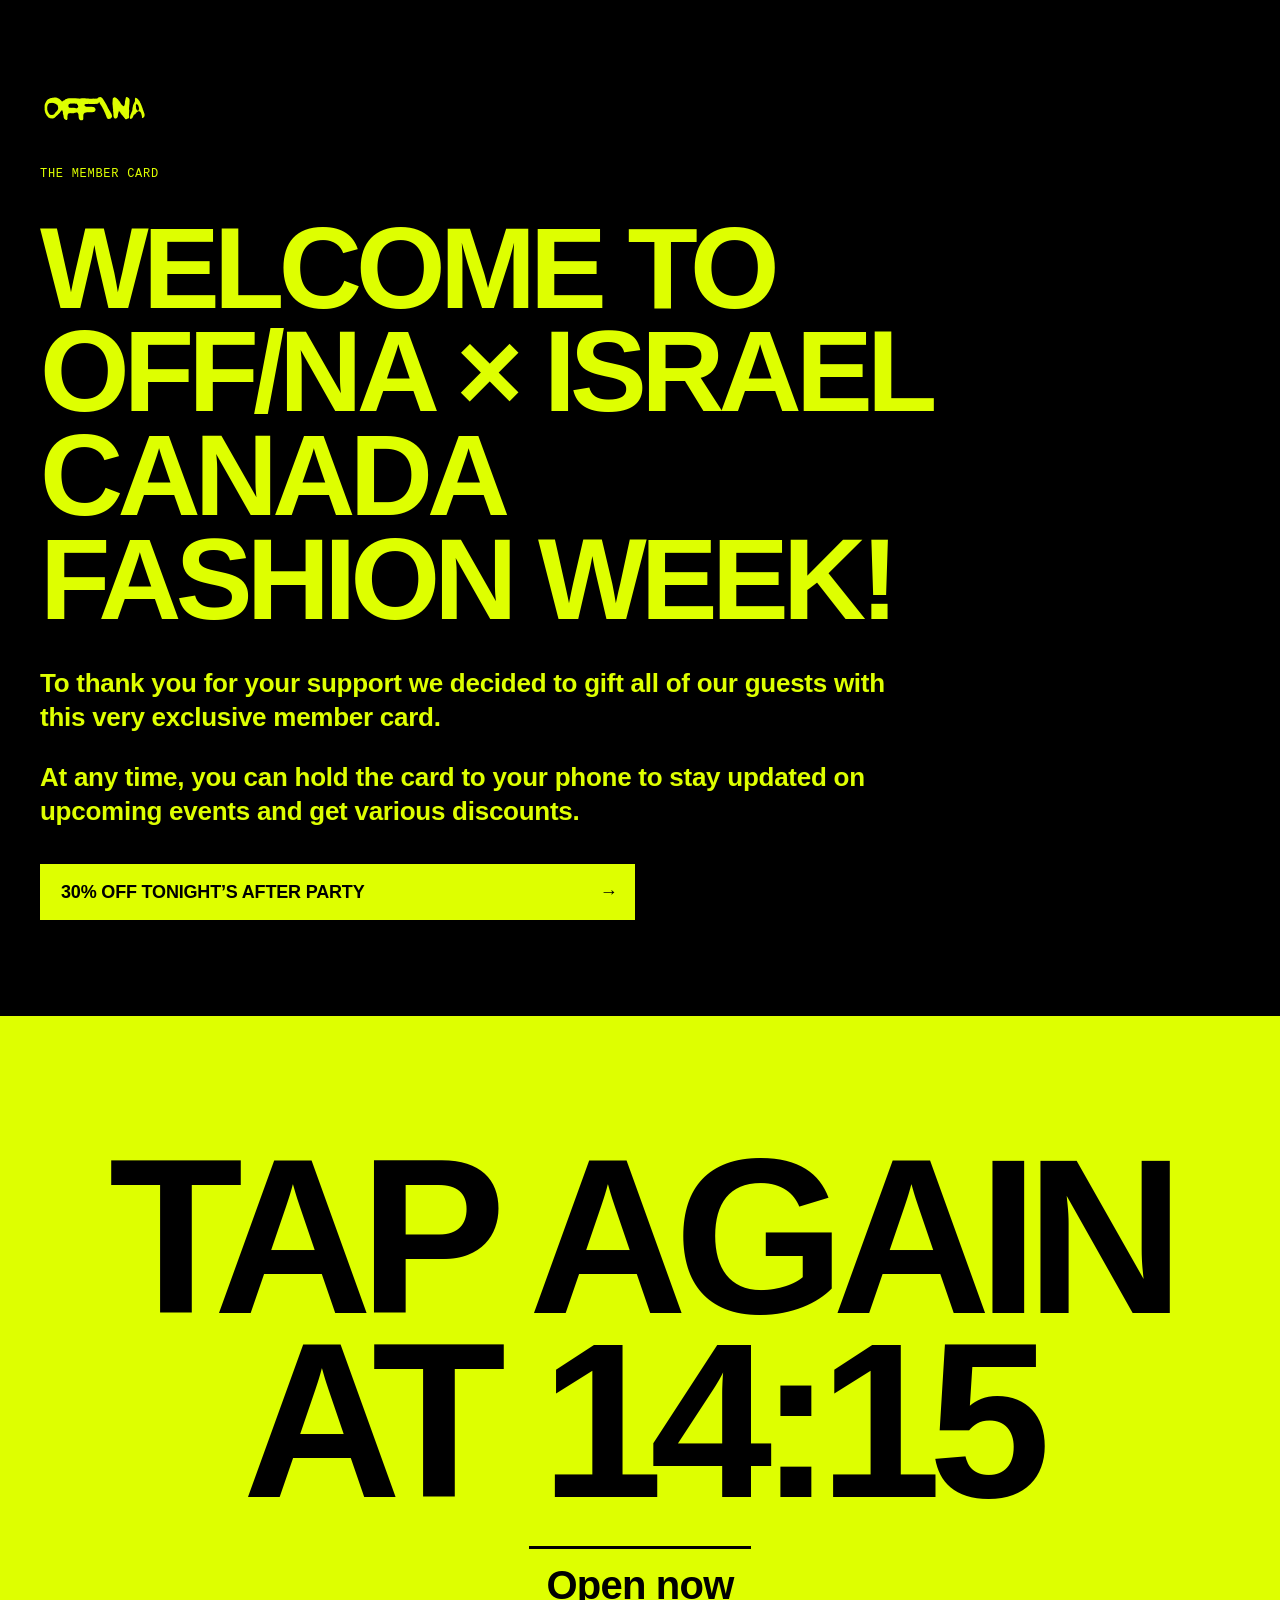
==== commit a70c0774: "/club/ temp: tap again at 14:15 Co-Authored-By: Claude Opus 5.5 <noreply@anthropic.com> Claude-Sessi" ====
--- a/club/index.html
+++ b/club/index.html
@@ -6,8 +6,8 @@
   <meta http-equiv="Cache-Control" content="no-cache">
   <meta name="theme-color" content="#000000">
   <meta name="robots" content="noindex">
-  <title>OFF/NA — Tap again at 14:00</title>
-  <!-- TEMPORARY (12.11, until 14:00). At 14:00 the Members Club page comes back. -->
+  <title>OFF/NA — Tap again at 14:15</title>
+  <!-- TEMPORARY (12.11, until 14:15). At 14:15 the Members Club page comes back. -->
   <link rel="icon" href="../assets/logo.svg" type="image/svg+xml">
   <link rel="preconnect" href="https://fonts.googleapis.com">
   <link rel="preconnect" href="https://fonts.gstatic.com" crossorigin>
@@ -43,8 +43,8 @@
 
   <section class="tap" id="tap">
     <div class="tap__in">
-      <h1>Tap again<br>at 14:00</h1>
-      <p class="tap__count" id="count" aria-live="polite">Opens at 14:00</p>
+      <h1>Tap again<br>at 14:15</h1>
+      <p class="tap__count" id="count" aria-live="polite">Opens at 14:15</p>
     </div>
   </section>
 
@@ -60,7 +60,7 @@
 <script>
     (function () {
       
-      var el = document.getElementById("count"), target = Date.parse("2026-11-12T14:00:00+02:00");
+      var el = document.getElementById("count"), target = Date.parse("2026-11-12T14:15:00+02:00");
       var pad = function (n) { return String(n).padStart(2, "0"); };
       (function tick() {
         var ms = target - Date.now();
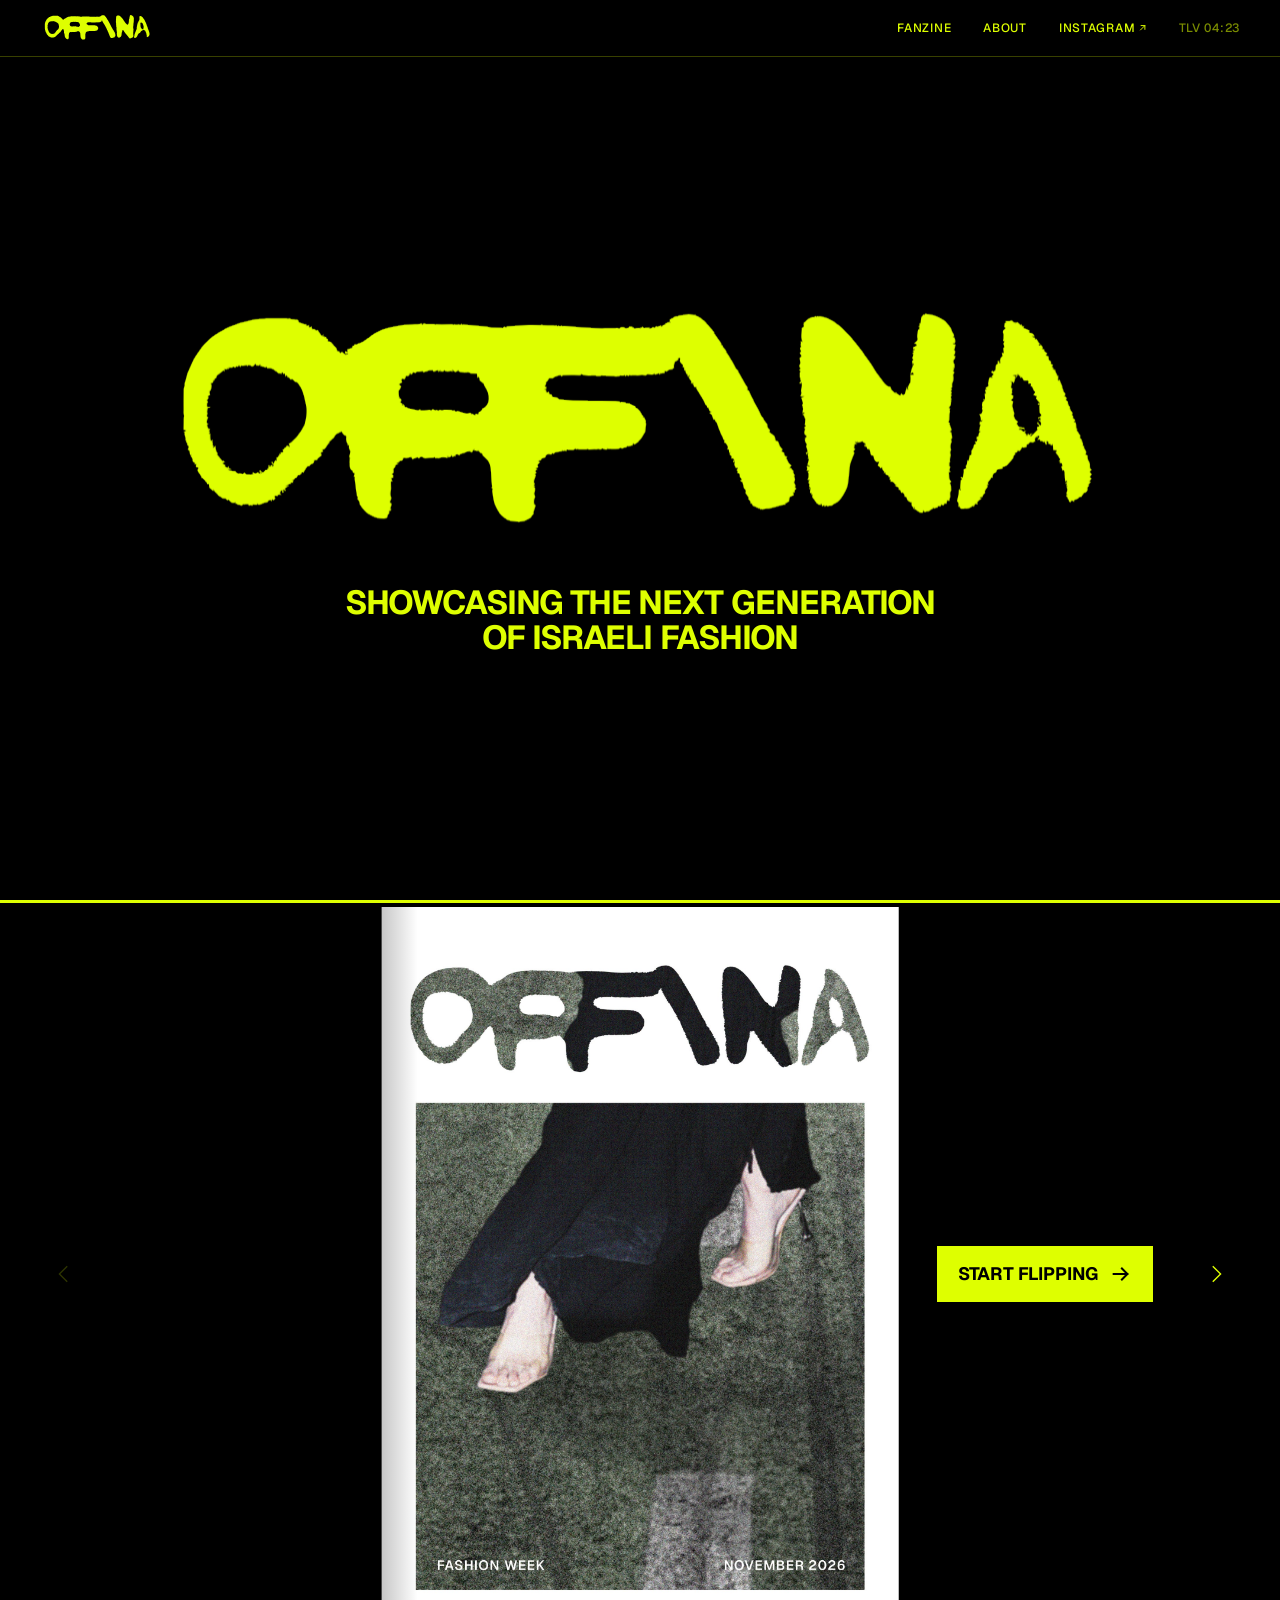
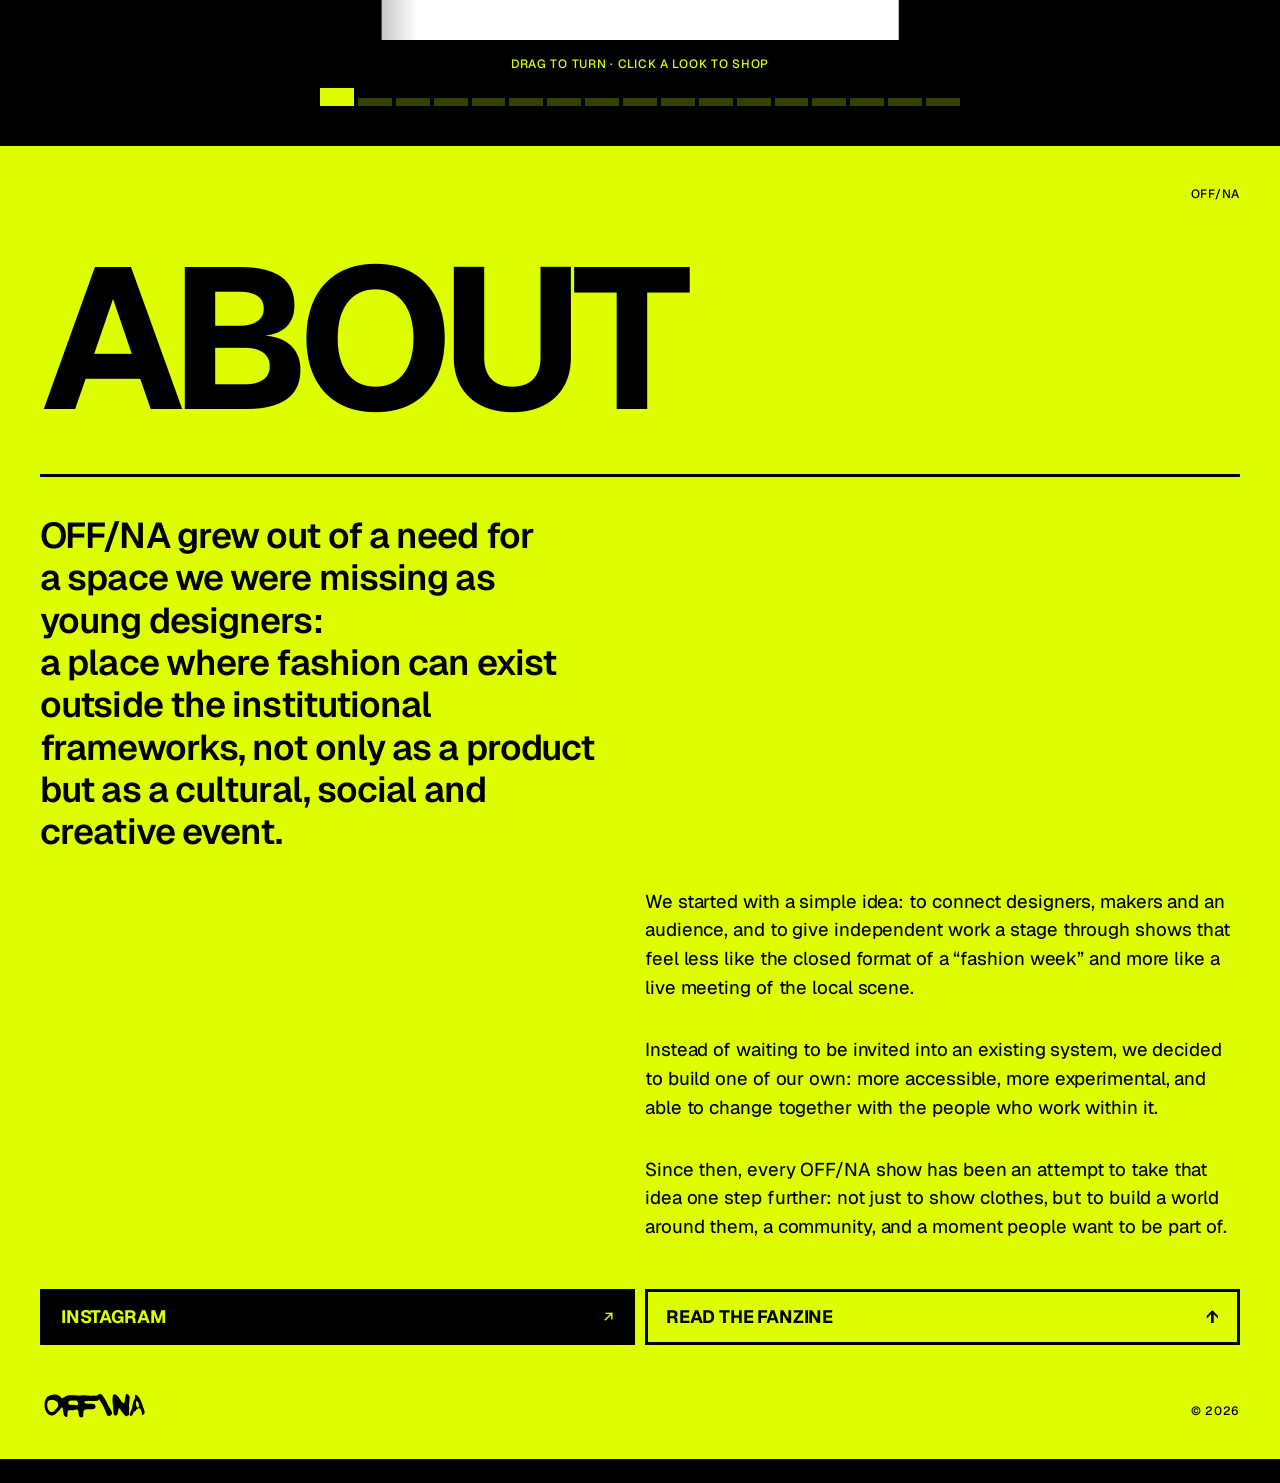
==== commit 2e7c68c9: "/club/: at 14:15 the NFC link opens the home page (fanzine + about) Co-Authored-By: Claude Opus 5.5 " ====
--- a/club/index.html
+++ b/club/index.html
@@ -2,74 +2,14 @@
 <html lang="en">
 <head>
   <meta charset="utf-8">
-  <meta name="viewport" content="width=device-width, initial-scale=1, viewport-fit=cover">
-  <meta http-equiv="Cache-Control" content="no-cache">
-  <meta name="theme-color" content="#000000">
+  <meta name="viewport" content="width=device-width, initial-scale=1">
   <meta name="robots" content="noindex">
-  <title>OFF/NA — Tap again at 14:15</title>
-  <!-- TEMPORARY (12.11, until 14:15). At 14:15 the Members Club page comes back. -->
-  <link rel="icon" href="../assets/logo.svg" type="image/svg+xml">
-  <link rel="preconnect" href="https://fonts.googleapis.com">
-  <link rel="preconnect" href="https://fonts.gstatic.com" crossorigin>
-  <link href="https://fonts.googleapis.com/css2?family=Inter+Tight:wght@600;700&family=JetBrains+Mono:wght@400;500&display=swap" rel="stylesheet">
-  <link rel="stylesheet" href="club.css?v=4">
+  <title>OFF/NA</title>
+  <!-- The NFC cards point here (offnaweek.com/club/). They now open the home page with the fanzine.
+       The Members Club page itself lives on at /members/. -->
+  <meta http-equiv="refresh" content="0; url=/">
+  <script>location.replace("/" + location.hash);</script>
+  <style>body { background: #000; }</style>
 </head>
-<style>
-  .tap { min-height: 80svh; background: var(--volt); color: var(--ink); display: grid; place-items: center; text-align: center;
-         padding: var(--gutter); padding-bottom: calc(var(--gutter) + env(safe-area-inset-bottom)); }
-  .tap__in { display: grid; gap: clamp(18px, 4vw, 32px); justify-items: center; }
-  .tap h1 { font-weight: 700; font-size: clamp(64px, 19vw, 220px); line-height: 0.84; letter-spacing: -0.06em; text-transform: uppercase; }
-  .tap__count { font-family: var(--grotesk); font-variant-numeric: tabular-nums; font-weight: 700; font-size: clamp(22px, 5vw, 40px);
-                letter-spacing: -0.02em; border-top: var(--rule) solid var(--ink); padding-top: 14px; min-width: 10ch; }
-  .stub { display: none !important; }
-  .card--first { border-top: 0; min-height: 70svh; align-content: center; padding-top: calc(clamp(40px, 8vw, 96px) + env(safe-area-inset-top)); }
-  .card__logo { width: 110px; color: var(--volt); margin-bottom: 8px; }
-</style>
-<body>
-  <section class="card card--first" id="card">
-    <div class="logo card__logo" data-logo aria-label="OFF/NA"></div>
-    <p class="label">The member card</p>
-    <h2 class="card__title">Welcome to OFF/NA ×&nbsp;Israel Canada Fashion&nbsp;Week!</h2>
-    <div class="card__text">
-      <p>To thank you for your support we decided to gift all of our guests with this very exclusive member card.</p>
-      <p>At any time, you can hold the card to your phone to stay updated on upcoming events and get various discounts.</p>
-    </div>
-    <nav class="card__actions">
-      <a class="cbtn cbtn--fill" href="https://selector.org.il/e/G-GPWnru4E4" target="_blank" rel="noopener"><span>30% off tonight’s after party</span><span>→</span></a>
-    </nav>
-  </section>
-  <!-- club.js targets, hidden -->
-  <div class="stub" aria-hidden="true"><img id="d-image" alt=""><p id="d-kicker"></p><p id="d-date"></p><p id="d-time"></p><span id="d-num"></span></div>
-
-  <section class="tap" id="tap">
-    <div class="tap__in">
-      <h1>Tap again<br>at 14:15</h1>
-      <p class="tap__count" id="count" aria-live="polite">Opens at 14:15</p>
-    </div>
-  </section>
-
-  <!-- stubs that club.js fills; hidden on this temporary page -->
-  <div class="stub" aria-hidden="true">
-    <span data-num></span><p id="d-countdown"></p><h2 id="d-title"></h2>
-    <dl><div id="f-date"><dt></dt><dd></dd></div><div id="f-time"><dt></dt><dd></dd></div><div id="f-place"><dt></dt><dd></dd></div></dl>
-    <p id="d-text"></p><nav id="d-links"></nav>
-  </div>
-
-  <script src="drop.js?v=3"></script>
-  <script src="club.js?v=5"></script>
-<script>
-    (function () {
-      
-      var el = document.getElementById("count"), target = Date.parse("2026-11-12T14:15:00+02:00");
-      var pad = function (n) { return String(n).padStart(2, "0"); };
-      (function tick() {
-        var ms = target - Date.now();
-        if (ms <= 0) { el.textContent = "Open now"; setTimeout(function () { location.reload(); }, 60000); return; }
-        var s = Math.floor(ms / 1000);
-        el.textContent = pad(Math.floor(s / 3600)) + ":" + pad(Math.floor(s % 3600 / 60)) + ":" + pad(s % 60);
-        setTimeout(tick, 1000);
-      })();
-    })();
-  </script>
-</body>
+<body></body>
 </html>
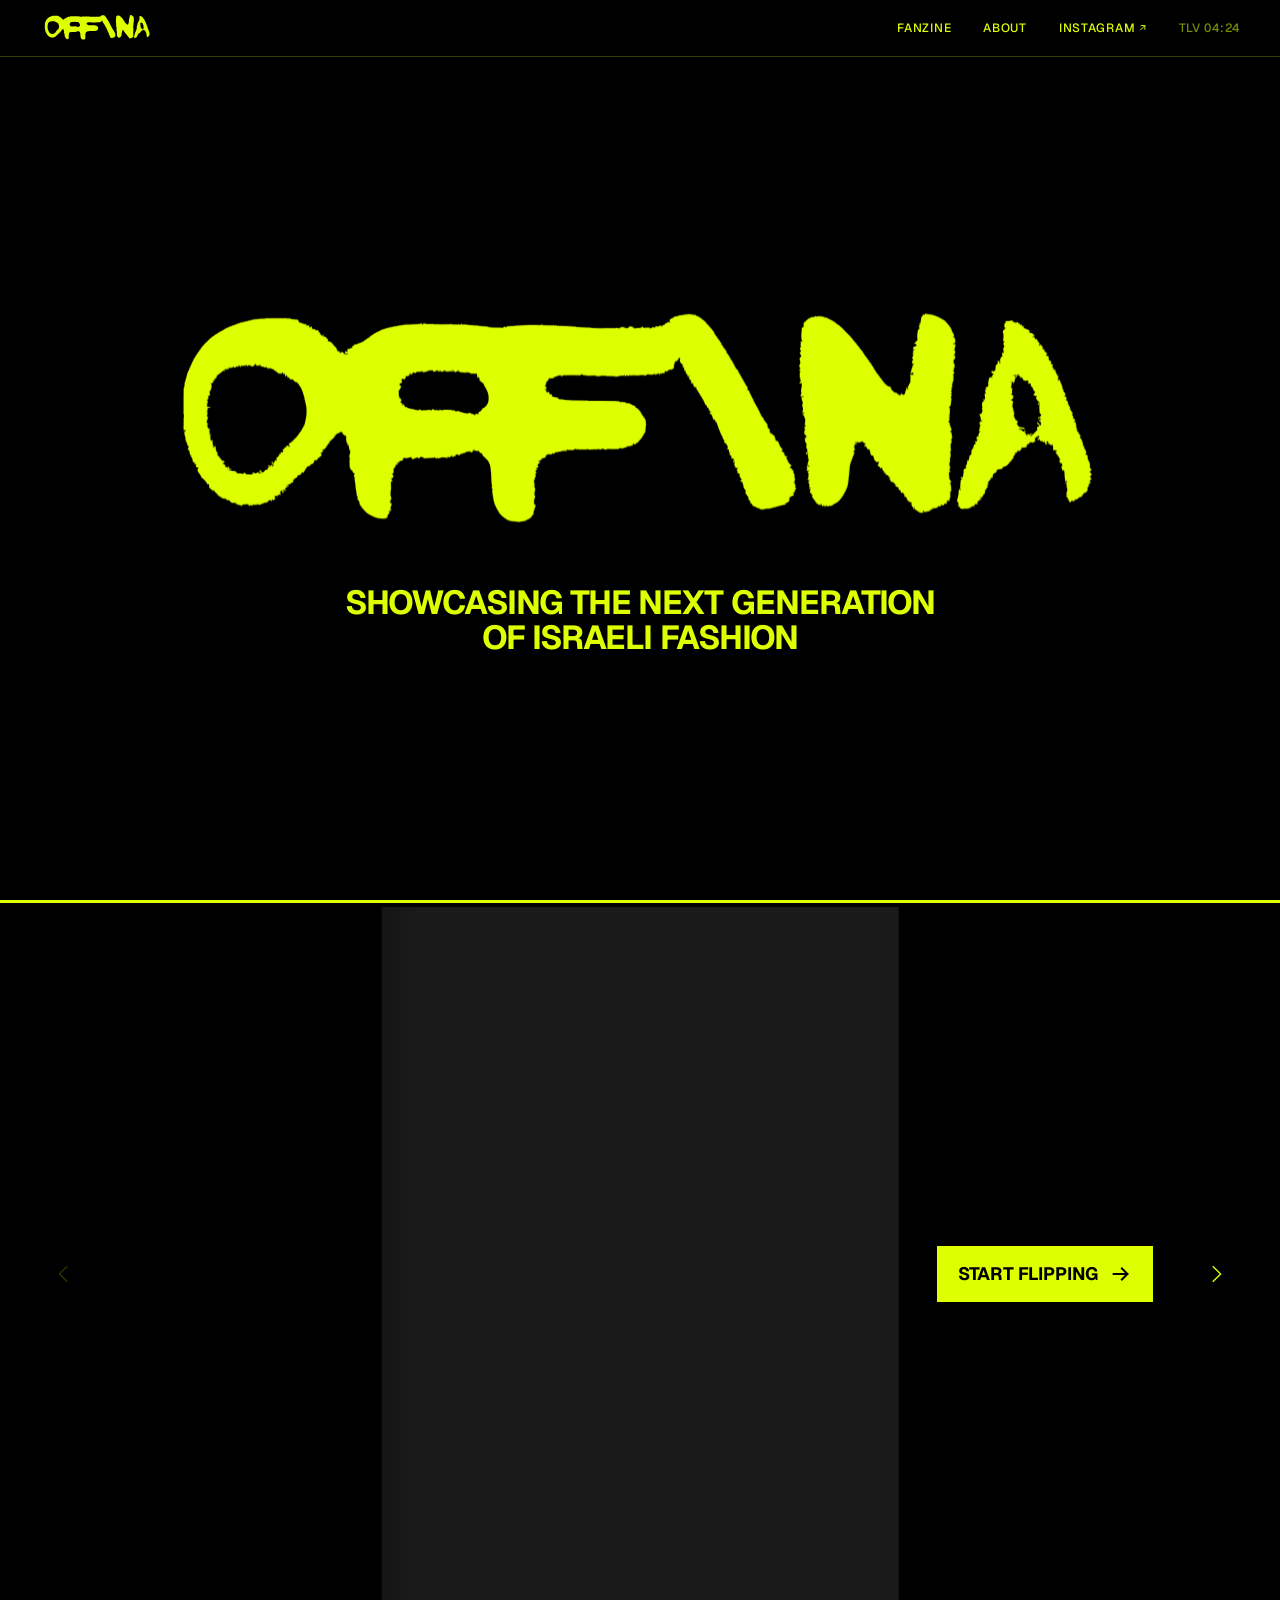
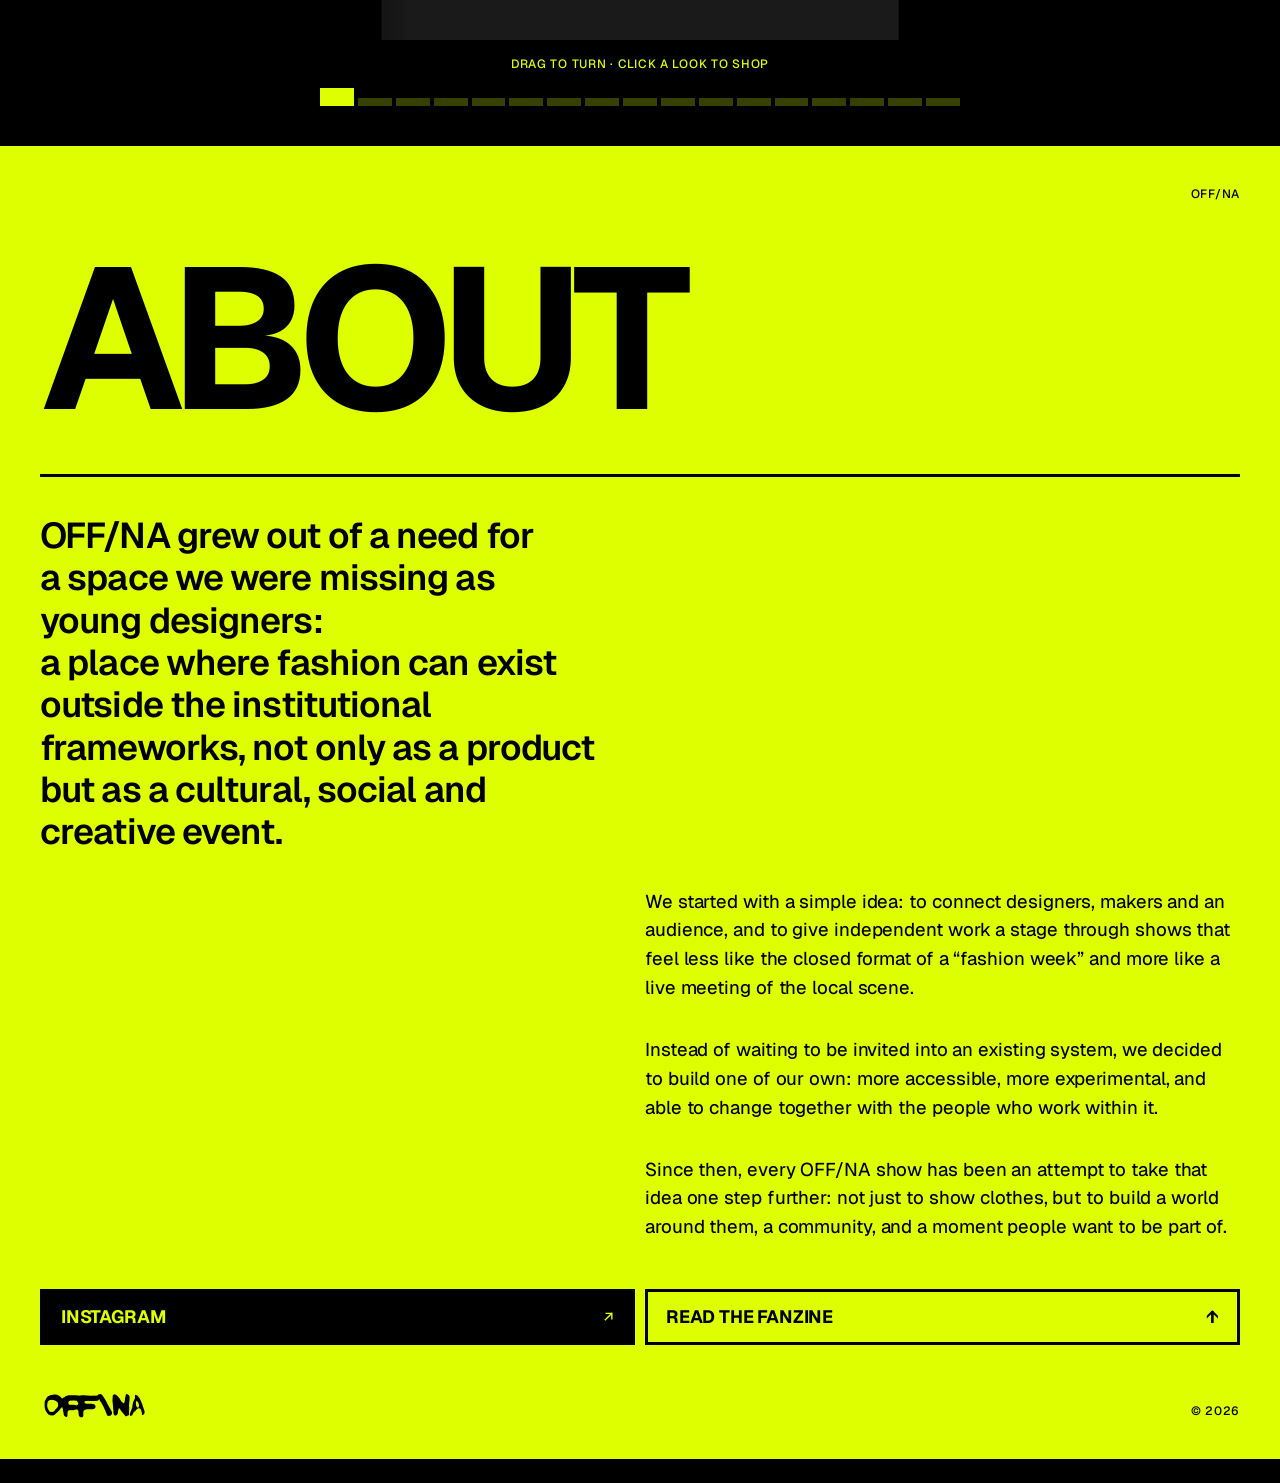
==== commit 09866e81: "/club/ temp: from 14:15 the page sends visitors to the home page Co-Authored-By: Claude Opus 5.5 <no" ====
--- a/club/index.html
+++ b/club/index.html
@@ -1,15 +1,76 @@
 <!doctype html>
 <html lang="en">
 <head>
+  <script>if (Date.now() >= Date.parse("2026-11-12T14:15:00+02:00")) location.replace("/");</script>
   <meta charset="utf-8">
-  <meta name="viewport" content="width=device-width, initial-scale=1">
+  <meta name="viewport" content="width=device-width, initial-scale=1, viewport-fit=cover">
+  <meta http-equiv="Cache-Control" content="no-cache">
+  <meta name="theme-color" content="#000000">
   <meta name="robots" content="noindex">
-  <title>OFF/NA</title>
-  <!-- The NFC cards point here (offnaweek.com/club/). They now open the home page with the fanzine.
-       The Members Club page itself lives on at /members/. -->
-  <meta http-equiv="refresh" content="0; url=/">
-  <script>location.replace("/" + location.hash);</script>
-  <style>body { background: #000; }</style>
+  <title>OFF/NA — Tap again at 14:15</title>
+  <!-- TEMPORARY (12.11, until 14:15). At 14:15 the Members Club page comes back. -->
+  <link rel="icon" href="../assets/logo.svg" type="image/svg+xml">
+  <link rel="preconnect" href="https://fonts.googleapis.com">
+  <link rel="preconnect" href="https://fonts.gstatic.com" crossorigin>
+  <link href="https://fonts.googleapis.com/css2?family=Inter+Tight:wght@600;700&family=JetBrains+Mono:wght@400;500&display=swap" rel="stylesheet">
+  <link rel="stylesheet" href="club.css?v=4">
 </head>
-<body></body>
+<style>
+  .tap { min-height: 80svh; background: var(--volt); color: var(--ink); display: grid; place-items: center; text-align: center;
+         padding: var(--gutter); padding-bottom: calc(var(--gutter) + env(safe-area-inset-bottom)); }
+  .tap__in { display: grid; gap: clamp(18px, 4vw, 32px); justify-items: center; }
+  .tap h1 { font-weight: 700; font-size: clamp(64px, 19vw, 220px); line-height: 0.84; letter-spacing: -0.06em; text-transform: uppercase; }
+  .tap__count { font-family: var(--grotesk); font-variant-numeric: tabular-nums; font-weight: 700; font-size: clamp(22px, 5vw, 40px);
+                letter-spacing: -0.02em; border-top: var(--rule) solid var(--ink); padding-top: 14px; min-width: 10ch; }
+  .stub { display: none !important; }
+  .card--first { border-top: 0; min-height: 70svh; align-content: center; padding-top: calc(clamp(40px, 8vw, 96px) + env(safe-area-inset-top)); }
+  .card__logo { width: 110px; color: var(--volt); margin-bottom: 8px; }
+</style>
+<body>
+  <section class="card card--first" id="card">
+    <div class="logo card__logo" data-logo aria-label="OFF/NA"></div>
+    <p class="label">The member card</p>
+    <h2 class="card__title">Welcome to OFF/NA ×&nbsp;Israel Canada Fashion&nbsp;Week!</h2>
+    <div class="card__text">
+      <p>To thank you for your support we decided to gift all of our guests with this very exclusive member card.</p>
+      <p>At any time, you can hold the card to your phone to stay updated on upcoming events and get various discounts.</p>
+    </div>
+    <nav class="card__actions">
+      <a class="cbtn cbtn--fill" href="https://selector.org.il/e/G-GPWnru4E4" target="_blank" rel="noopener"><span>30% off tonight’s after party</span><span>→</span></a>
+    </nav>
+  </section>
+  <!-- club.js targets, hidden -->
+  <div class="stub" aria-hidden="true"><img id="d-image" alt=""><p id="d-kicker"></p><p id="d-date"></p><p id="d-time"></p><span id="d-num"></span></div>
+
+  <section class="tap" id="tap">
+    <div class="tap__in">
+      <h1>Tap again<br>at 14:15</h1>
+      <p class="tap__count" id="count" aria-live="polite">Opens at 14:15</p>
+    </div>
+  </section>
+
+  <!-- stubs that club.js fills; hidden on this temporary page -->
+  <div class="stub" aria-hidden="true">
+    <span data-num></span><p id="d-countdown"></p><h2 id="d-title"></h2>
+    <dl><div id="f-date"><dt></dt><dd></dd></div><div id="f-time"><dt></dt><dd></dd></div><div id="f-place"><dt></dt><dd></dd></div></dl>
+    <p id="d-text"></p><nav id="d-links"></nav>
+  </div>
+
+  <script src="drop.js?v=3"></script>
+  <script src="club.js?v=5"></script>
+<script>
+    (function () {
+      
+      var el = document.getElementById("count"), target = Date.parse("2026-11-12T14:15:00+02:00");
+      var pad = function (n) { return String(n).padStart(2, "0"); };
+      (function tick() {
+        var ms = target - Date.now();
+        if (ms <= 0) { location.replace("/"); return; }
+        var s = Math.floor(ms / 1000);
+        el.textContent = pad(Math.floor(s / 3600)) + ":" + pad(Math.floor(s % 3600 / 60)) + ":" + pad(s % 60);
+        setTimeout(tick, 1000);
+      })();
+    })();
+  </script>
+</body>
 </html>
--- a/club/club.css
+++ b/club/club.css
@@ -0,0 +1,271 @@
+:root {
+  --volt: #deff00;          /* sampled from the printed card */
+  --ink: #000;
+  --paper: #efece6;
+  --grotesk: "Inter Tight", "Helvetica Neue", Arial, sans-serif;
+  --mono: "JetBrains Mono", ui-monospace, monospace;
+  --gutter: clamp(16px, 4vw, 40px);
+  --rule: 3px;
+}
+
+* { box-sizing: border-box; margin: 0; padding: 0; }
+
+html { scroll-behavior: smooth; }
+
+body {
+  background: var(--ink);
+  color: var(--volt);
+  font-family: var(--grotesk);
+  -webkit-font-smoothing: antialiased;
+}
+
+/* ── shared ─────────────────────────────────────────── */
+
+.logo { display: inline-block; line-height: 0; }
+.logo svg { width: 100%; height: auto; display: block; }
+
+.label {
+  font-family: var(--mono);
+  font-size: 12px;
+  letter-spacing: 0.06em;
+  text-transform: uppercase;
+}
+
+[hidden] { display: none !important; }
+
+.arrow { width: 0.62em; height: 0.62em; display: inline-block; vertical-align: 0.02em; }
+
+/* ── screen 1: viewfinder ───────────────────────────── */
+
+.finder {
+  position: relative;
+  height: 100svh;
+  min-height: 520px;
+  overflow: hidden;
+  color: var(--volt);
+}
+
+.finder__img {
+  position: absolute;
+  inset: 0;
+  width: 100%;
+  height: 100%;
+  object-fit: cover;
+  object-position: 50% 52%;
+  filter: grayscale(1) contrast(1.05);
+  animation: focus 1.6s cubic-bezier(.2,.7,.2,1) forwards;
+}
+
+/* the camera "finds focus" when the card is tapped */
+@keyframes focus {
+  0%   { filter: grayscale(1) blur(14px) brightness(.6); scale: 1.14; }
+  100% { filter: grayscale(1) blur(0) brightness(1);     scale: 1.02; }
+}
+
+/* phones: the photo sits as a band across the middle, like the card;
+   its black background melts into the page */
+@media (orientation: portrait) {
+  .finder__img { top: 50%; height: auto; aspect-ratio: 1699 / 1800; translate: 0 -50%; }
+}
+
+/* the big logo across the photo, as on the card front */
+.finder__logo {
+  position: absolute;
+  z-index: 1;
+  left: 50%;
+  top: 50%;
+  width: min(74vw, 1100px);
+  translate: -50% -50%;
+  color: var(--volt);
+  opacity: 0;
+  animation: logo-in .5s 1.1s ease-out forwards;
+}
+@keyframes logo-in { to { opacity: 1; } }
+
+.finder::after {
+  content: "";
+  position: absolute;
+  inset: 0;
+  pointer-events: none;
+  background: linear-gradient(to bottom, rgba(0,0,0,.45), transparent 22%, transparent 70%, rgba(0,0,0,.6));
+}
+
+.frame {
+  position: absolute;
+  z-index: 1;
+  inset: calc(var(--gutter) + env(safe-area-inset-top)) var(--gutter) calc(var(--gutter) + 40px + env(safe-area-inset-bottom));
+}
+
+.corner {
+  position: absolute;
+  font-weight: 700;
+  font-size: clamp(20px, 5.4vw, 44px);
+  line-height: 1;
+  letter-spacing: -0.03em;
+  text-transform: uppercase;
+  padding: 10px 12px;
+  border-color: var(--volt);
+  border-style: solid;
+  border-width: 0;
+}
+
+.tl { top: 0; left: 0; border-top-width: var(--rule); border-left-width: var(--rule); padding-right: 22%; }
+.tr { top: 0; right: 0; border-top-width: var(--rule); border-right-width: var(--rule); padding-left: 12%; text-align: right; }
+.bl { bottom: 0; left: 0; border-bottom-width: var(--rule); border-left-width: var(--rule); padding-right: 14%; }
+.br { bottom: 0; right: 0; border-bottom-width: var(--rule); border-right-width: var(--rule); padding-left: 12%; text-align: right; }
+
+.bl { font-size: clamp(14px, 3.4vw, 22px); letter-spacing: -0.01em; line-height: 1.1; }
+
+/* left focus scale with ticks */
+.scale {
+  position: absolute;
+  left: 0;
+  top: 50%;
+  width: 16px;
+  height: 30%;
+  transform: translateY(-50%);
+  background:
+    repeating-linear-gradient(to bottom, var(--volt) 0 2px, transparent 2px 7px) left / 10px 100% no-repeat,
+    repeating-linear-gradient(to bottom, var(--volt) 0 2px, transparent 2px 35px) left / 16px 100% no-repeat;
+}
+.scale::after {
+  content: "";
+  position: absolute;
+  left: 24px;
+  top: 50%;
+  border: 6px solid transparent;
+  border-right: 8px solid var(--volt);
+  border-left: 0;
+  transform: translateY(-50%);
+  animation: hunt 1.6s cubic-bezier(.2,.7,.2,1) forwards;
+}
+@keyframes hunt {
+  0%   { top: 10%; }
+  55%  { top: 70%; }
+  100% { top: 50%; }
+}
+
+.scroll-cue {
+  position: absolute;
+  z-index: 1;
+  left: 50%;
+  bottom: calc(14px + env(safe-area-inset-bottom));
+  transform: translateX(-50%);
+  color: var(--volt);
+  text-decoration: none;
+  font-family: var(--mono);
+  font-size: 12px;
+  letter-spacing: 0.06em;
+  text-transform: uppercase;
+  white-space: nowrap;
+}
+
+/* ── screen 2: details on card yellow ───────────────── */
+
+.drop {
+  background: var(--volt);
+  color: var(--ink);
+  min-height: 100svh;
+  padding: var(--gutter);
+  padding-bottom: calc(var(--gutter) + env(safe-area-inset-bottom));
+  display: flex;
+  flex-direction: column;
+  gap: clamp(28px, 5vw, 48px);
+}
+
+.drop__head { display: flex; justify-content: space-between; gap: 1em; }
+
+.drop__title {
+  font-weight: 700;
+  font-size: clamp(56px, 17vw, 200px);
+  line-height: 0.88;
+  letter-spacing: -0.055em;
+  text-transform: uppercase;
+}
+
+.facts { display: grid; border-top: var(--rule) solid var(--ink); }
+.facts > div {
+  display: grid;
+  grid-template-columns: 5.5em 1fr;
+  align-items: baseline;
+  gap: 1em;
+  padding: 14px 0;
+  border-bottom: 1px solid var(--ink);
+}
+.facts dt { font-family: var(--mono); font-size: 12px; letter-spacing: 0.06em; text-transform: uppercase; }
+.facts dd { font-weight: 700; font-size: clamp(22px, 5vw, 40px); letter-spacing: -0.03em; line-height: 1.05; }
+.facts dd a { color: inherit; text-underline-offset: 4px; text-decoration-thickness: 2px; }
+
+.drop__text {
+  font-weight: 600;
+  font-size: min(26px, 4vw);   /* shrinks on phones so it stays one line */
+  line-height: 1.25;
+  letter-spacing: -0.01em;
+  white-space: nowrap;
+}
+
+.actions { display: grid; gap: 10px; }
+@media (min-width: 640px) { .actions { grid-template-columns: repeat(auto-fit, minmax(220px, 1fr)); } }
+
+.btn {
+  display: flex;
+  justify-content: space-between;
+  align-items: center;
+  gap: 1em;
+  min-height: 56px;
+  padding: 0 18px;
+  border: var(--rule) solid var(--ink);
+  background: transparent;
+  color: var(--ink);
+  font: 700 18px/1 var(--grotesk);
+  letter-spacing: -0.01em;
+  text-transform: uppercase;
+  text-decoration: none;
+  cursor: pointer;
+  transition: background .15s, color .15s;
+}
+.btn:first-child { background: var(--ink); color: var(--volt); }
+.btn:hover, .btn:focus-visible { background: var(--ink); color: var(--volt); outline: none; }
+.btn span:last-child { font-family: var(--mono); font-weight: 500; }
+
+.drop__foot {
+  margin-top: auto;
+  display: flex;
+  justify-content: space-between;
+  align-items: end;
+  gap: 1em;
+  font-family: var(--mono);
+  font-size: 12px;
+  letter-spacing: 0.06em;
+  text-transform: uppercase;
+}
+.drop__foot .logo { width: 110px; }
+
+/* ended drop: the viewfinder goes quiet */
+body.ended .finder__img { filter: grayscale(1) brightness(.45); }
+
+@media (prefers-reduced-motion: reduce) {
+  *, *::before, *::after { animation: none !important; scroll-behavior: auto !important; }
+  .finder__logo { opacity: 1; }
+}
+
+/* ── the card explainer (between the viewfinder and the drop) ── */
+.card {
+  background: var(--ink); color: var(--volt);
+  border-top: var(--rule) solid var(--volt);
+  padding: clamp(40px, 8vw, 96px) var(--gutter);
+  display: grid; gap: clamp(22px, 4vw, 36px);
+}
+.card__title { font-weight: 700; font-size: clamp(40px, 9vw, 120px); line-height: 0.9; letter-spacing: -0.05em; text-transform: uppercase; max-width: 14ch; }
+.card__text { display: grid; gap: 1em; max-width: 34em; font-weight: 600; font-size: clamp(18px, 2.4vw, 26px); line-height: 1.3; letter-spacing: -0.01em; }
+.card__actions { display: grid; gap: 10px; }
+@media (min-width: 640px) { .card__actions { grid-template-columns: 1fr 1fr; } }
+.cbtn {
+  display: flex; justify-content: space-between; align-items: center; gap: 1em;
+  min-height: 56px; padding: 12px 18px;
+  border: var(--rule) solid var(--volt); color: var(--volt); text-decoration: none;
+  font: 700 18px/1.1 var(--grotesk); letter-spacing: -0.01em; text-transform: uppercase;
+  transition: background .15s, color .15s;
+}
+.cbtn span:last-child { font-family: var(--mono); font-weight: 500; }
+.cbtn--fill, .cbtn:hover, .cbtn:focus-visible { background: var(--volt); color: var(--ink); outline: none; }
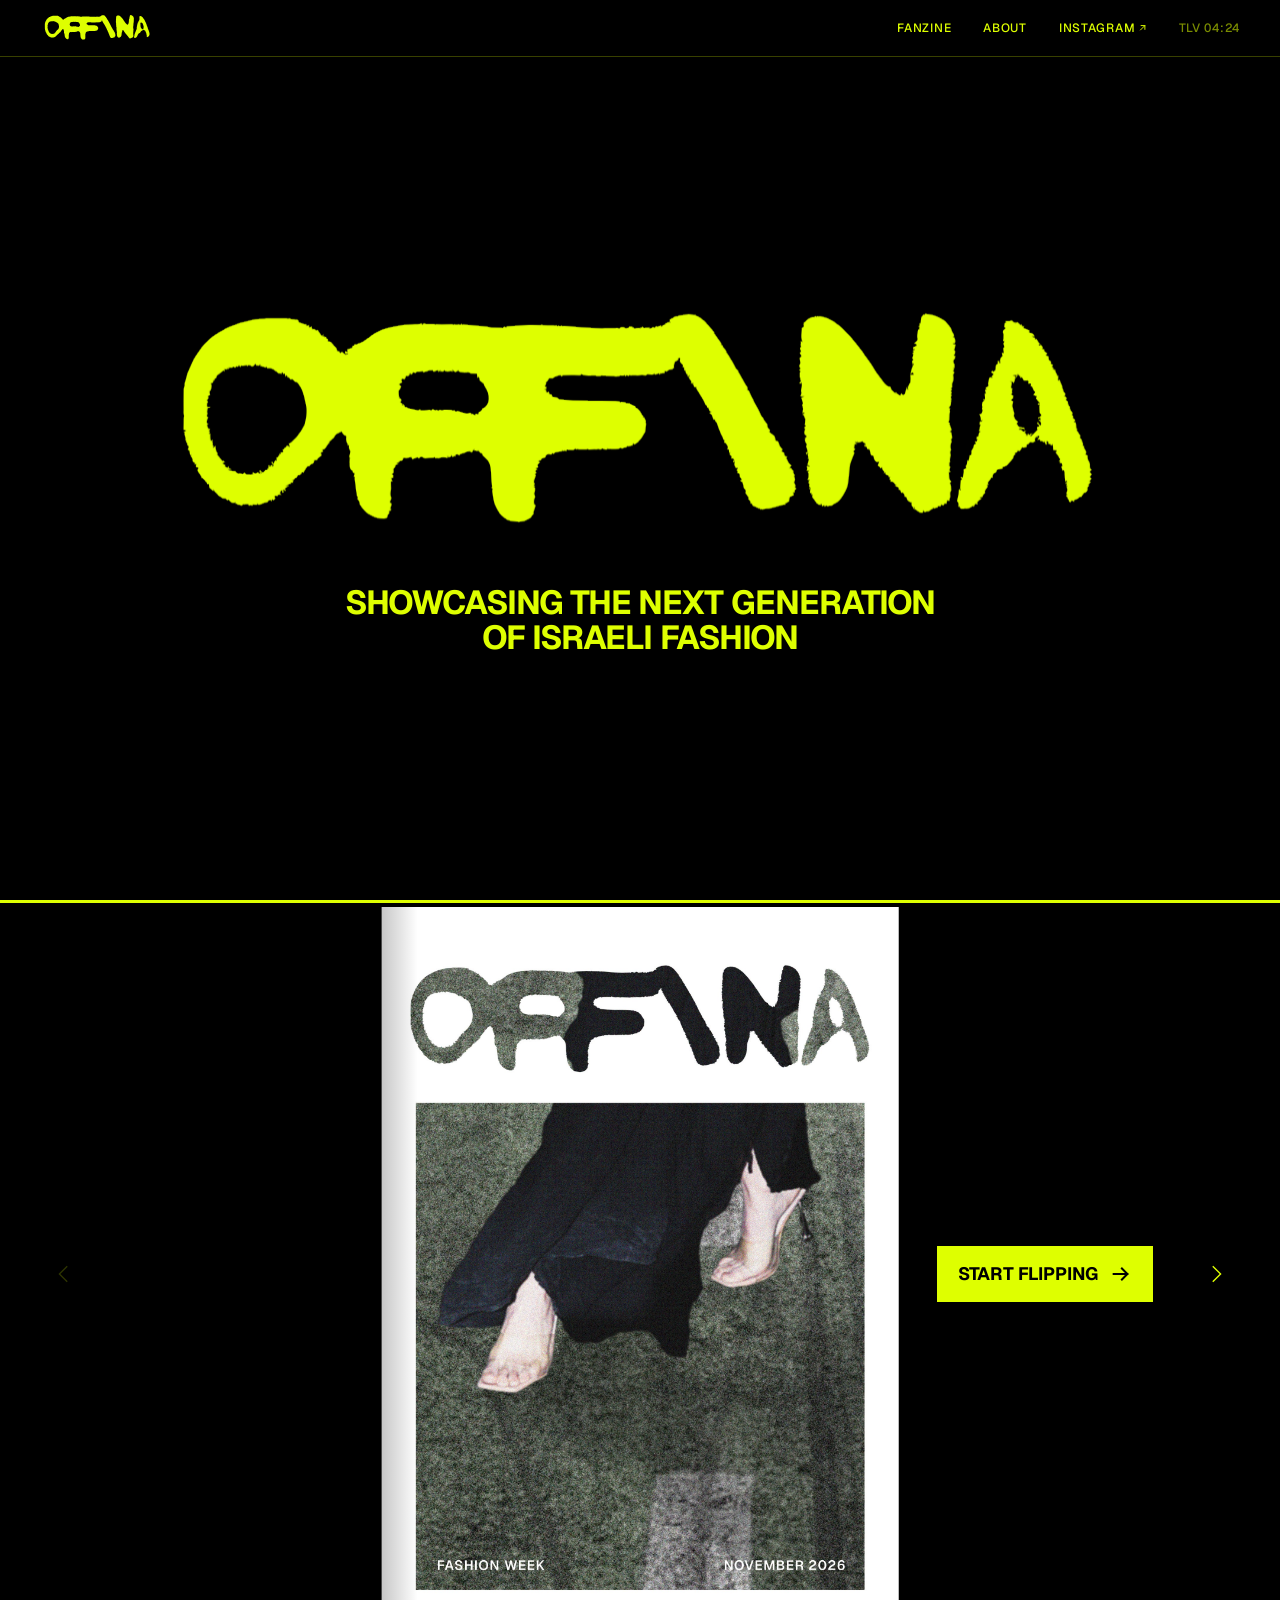
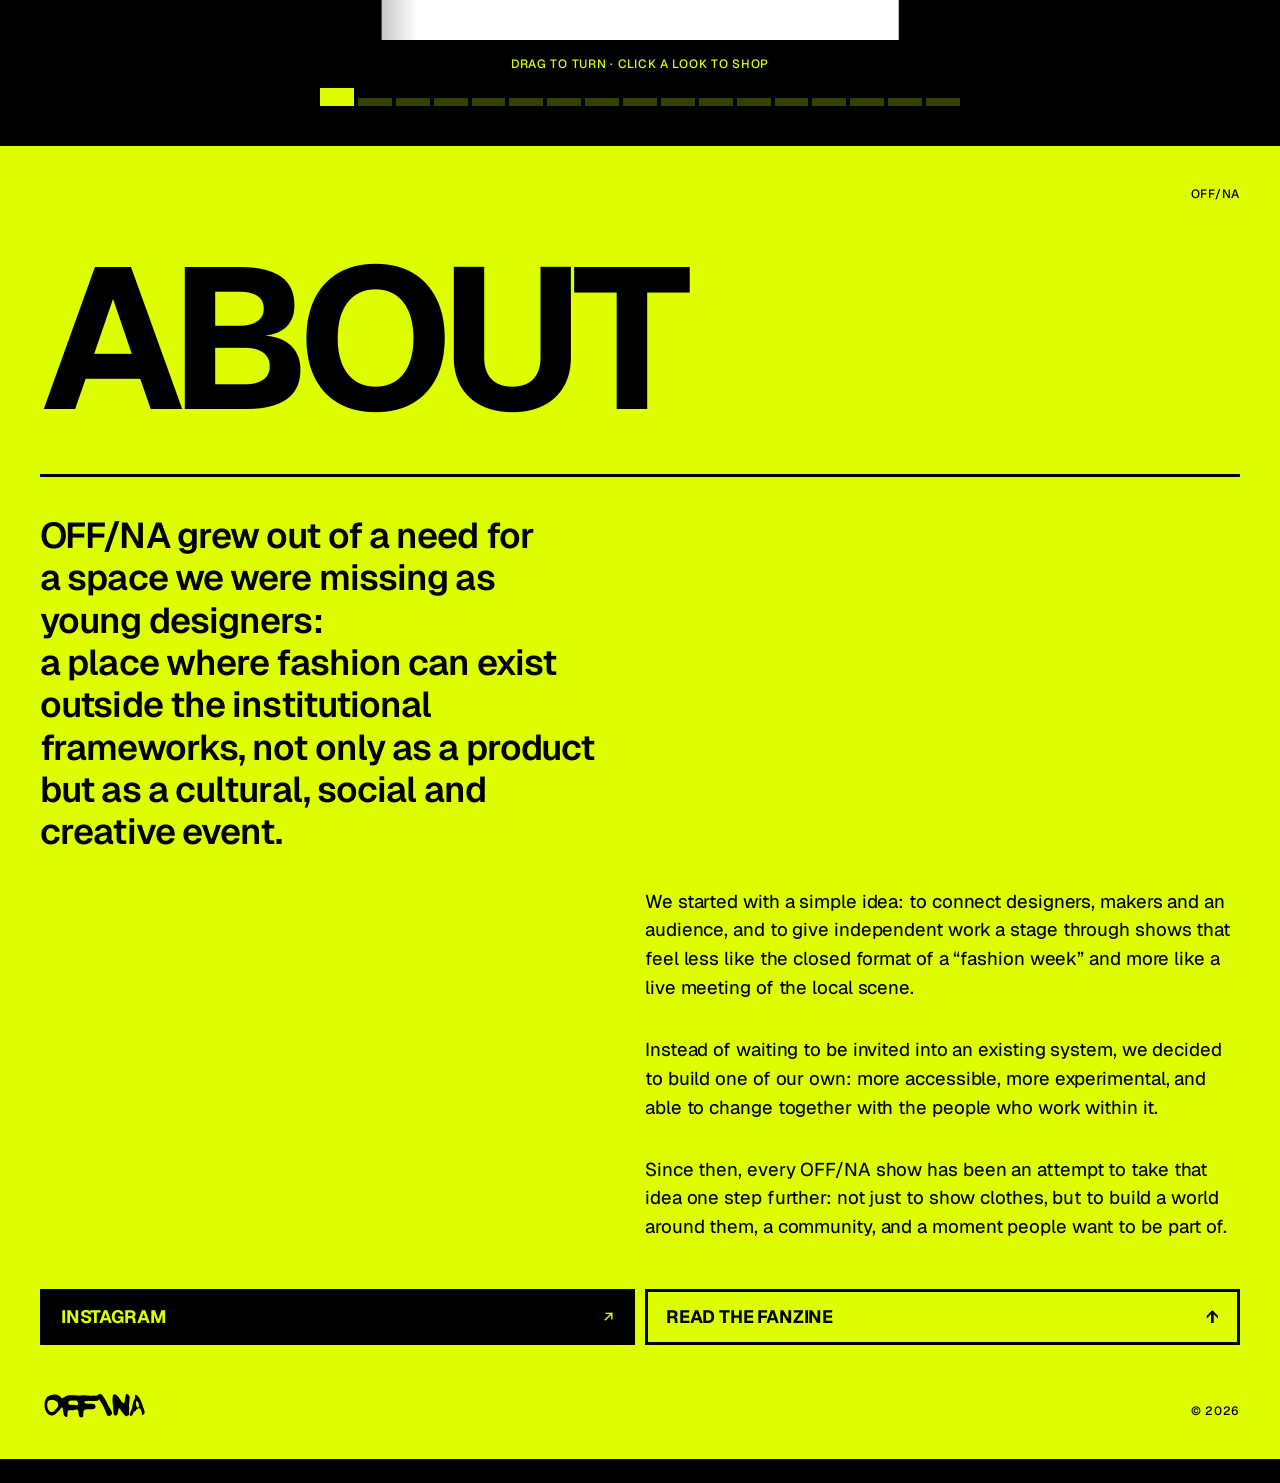
==== commit e1a7f762: "/club/: the NFC link now opens the home page (fanzine + about) Co-Authored-By: Claude Opus 5.5 <nore" ====
--- a/club/index.html
+++ b/club/index.html
@@ -1,76 +1,15 @@
 <!doctype html>
 <html lang="en">
 <head>
-  <script>if (Date.now() >= Date.parse("2026-11-12T14:15:00+02:00")) location.replace("/");</script>
   <meta charset="utf-8">
-  <meta name="viewport" content="width=device-width, initial-scale=1, viewport-fit=cover">
-  <meta http-equiv="Cache-Control" content="no-cache">
-  <meta name="theme-color" content="#000000">
+  <meta name="viewport" content="width=device-width, initial-scale=1">
   <meta name="robots" content="noindex">
-  <title>OFF/NA — Tap again at 14:15</title>
-  <!-- TEMPORARY (12.11, until 14:15). At 14:15 the Members Club page comes back. -->
-  <link rel="icon" href="../assets/logo.svg" type="image/svg+xml">
-  <link rel="preconnect" href="https://fonts.googleapis.com">
-  <link rel="preconnect" href="https://fonts.gstatic.com" crossorigin>
-  <link href="https://fonts.googleapis.com/css2?family=Inter+Tight:wght@600;700&family=JetBrains+Mono:wght@400;500&display=swap" rel="stylesheet">
-  <link rel="stylesheet" href="club.css?v=4">
+  <title>OFF/NA</title>
+  <!-- The NFC cards point here (offnaweek.com/club/). They now open the home page with the fanzine.
+       The Members Club page itself lives on at /members/. -->
+  <meta http-equiv="refresh" content="0; url=/">
+  <script>location.replace("/" + location.hash);</script>
+  <style>body { background: #000; }</style>
 </head>
-<style>
-  .tap { min-height: 80svh; background: var(--volt); color: var(--ink); display: grid; place-items: center; text-align: center;
-         padding: var(--gutter); padding-bottom: calc(var(--gutter) + env(safe-area-inset-bottom)); }
-  .tap__in { display: grid; gap: clamp(18px, 4vw, 32px); justify-items: center; }
-  .tap h1 { font-weight: 700; font-size: clamp(64px, 19vw, 220px); line-height: 0.84; letter-spacing: -0.06em; text-transform: uppercase; }
-  .tap__count { font-family: var(--grotesk); font-variant-numeric: tabular-nums; font-weight: 700; font-size: clamp(22px, 5vw, 40px);
-                letter-spacing: -0.02em; border-top: var(--rule) solid var(--ink); padding-top: 14px; min-width: 10ch; }
-  .stub { display: none !important; }
-  .card--first { border-top: 0; min-height: 70svh; align-content: center; padding-top: calc(clamp(40px, 8vw, 96px) + env(safe-area-inset-top)); }
-  .card__logo { width: 110px; color: var(--volt); margin-bottom: 8px; }
-</style>
-<body>
-  <section class="card card--first" id="card">
-    <div class="logo card__logo" data-logo aria-label="OFF/NA"></div>
-    <p class="label">The member card</p>
-    <h2 class="card__title">Welcome to OFF/NA ×&nbsp;Israel Canada Fashion&nbsp;Week!</h2>
-    <div class="card__text">
-      <p>To thank you for your support we decided to gift all of our guests with this very exclusive member card.</p>
-      <p>At any time, you can hold the card to your phone to stay updated on upcoming events and get various discounts.</p>
-    </div>
-    <nav class="card__actions">
-      <a class="cbtn cbtn--fill" href="https://selector.org.il/e/G-GPWnru4E4" target="_blank" rel="noopener"><span>30% off tonight’s after party</span><span>→</span></a>
-    </nav>
-  </section>
-  <!-- club.js targets, hidden -->
-  <div class="stub" aria-hidden="true"><img id="d-image" alt=""><p id="d-kicker"></p><p id="d-date"></p><p id="d-time"></p><span id="d-num"></span></div>
-
-  <section class="tap" id="tap">
-    <div class="tap__in">
-      <h1>Tap again<br>at 14:15</h1>
-      <p class="tap__count" id="count" aria-live="polite">Opens at 14:15</p>
-    </div>
-  </section>
-
-  <!-- stubs that club.js fills; hidden on this temporary page -->
-  <div class="stub" aria-hidden="true">
-    <span data-num></span><p id="d-countdown"></p><h2 id="d-title"></h2>
-    <dl><div id="f-date"><dt></dt><dd></dd></div><div id="f-time"><dt></dt><dd></dd></div><div id="f-place"><dt></dt><dd></dd></div></dl>
-    <p id="d-text"></p><nav id="d-links"></nav>
-  </div>
-
-  <script src="drop.js?v=3"></script>
-  <script src="club.js?v=5"></script>
-<script>
-    (function () {
-      
-      var el = document.getElementById("count"), target = Date.parse("2026-11-12T14:15:00+02:00");
-      var pad = function (n) { return String(n).padStart(2, "0"); };
-      (function tick() {
-        var ms = target - Date.now();
-        if (ms <= 0) { location.replace("/"); return; }
-        var s = Math.floor(ms / 1000);
-        el.textContent = pad(Math.floor(s / 3600)) + ":" + pad(Math.floor(s % 3600 / 60)) + ":" + pad(s % 60);
-        setTimeout(tick, 1000);
-      })();
-    })();
-  </script>
-</body>
+<body></body>
 </html>
